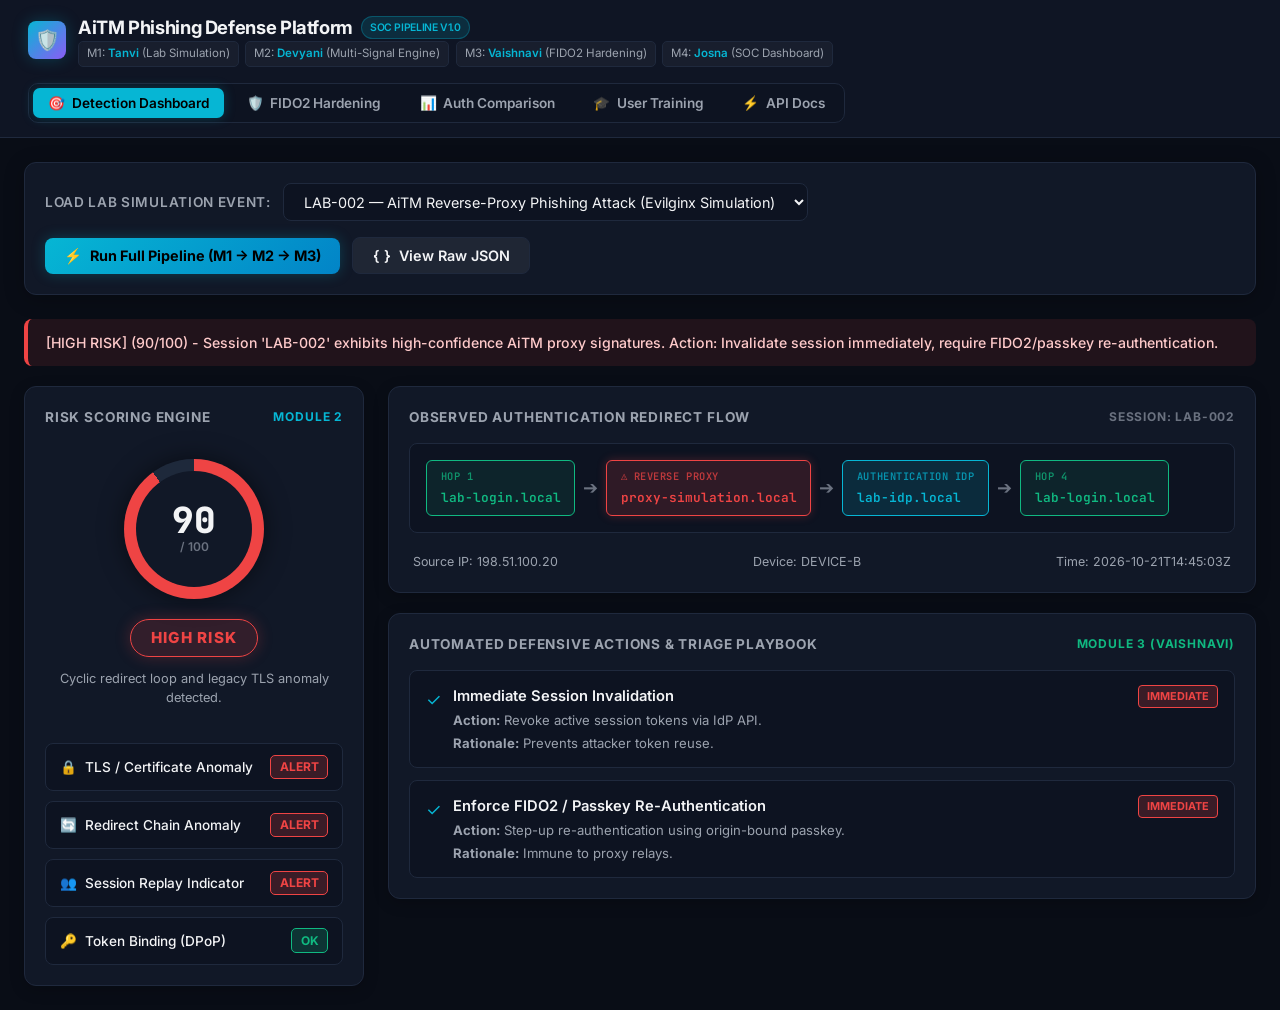
==== module3_hardening/static/dashboard.html @ e8db25dc "Add interactive SOC Detection Dashboard and User Training Web UI served via FastAPI" ====
<!DOCTYPE html>
<html lang="en">
<head>
  <meta charset="UTF-8">
  <meta name="viewport" content="width=device-width, initial-scale=1.0">
  <title>AiTM Phishing Defense Platform - SOC Dashboard & Training</title>
  <link rel="preconnect" href="https://fonts.googleapis.com">
  <link rel="preconnect" href="https://fonts.gstatic.com" crossorigin>
  <link href="https://fonts.googleapis.com/css2?family=Inter:wght@300;400;500;600;700;800&family=JetBrains+Mono:wght@400;500;700&display=swap" rel="stylesheet">
  <style>
    :root {
      --bg-dark: #090D16;
      --bg-card: #111827;
      --bg-card-hover: #1A2234;
      --bg-input: #0D1321;
      --border-color: #1F293D;
      --border-highlight: #2D3A54;
      --text-main: #F3F4F6;
      --text-muted: #9CA3AF;
      --text-dim: #6B7280;
      --cyan: #06B6D4;
      --cyan-glow: rgba(6, 182, 212, 0.25);
      --emerald: #10B981;
      --emerald-glow: rgba(16, 185, 129, 0.25);
      --amber: #F59E0B;
      --amber-glow: rgba(245, 158, 11, 0.25);
      --crimson: #EF4444;
      --crimson-glow: rgba(239, 68, 68, 0.25);
      --purple: #8B5CF6;
    }

    * {
      box-sizing: border-box;
      margin: 0;
      padding: 0;
    }

    body {
      background-color: var(--bg-dark);
      color: var(--text-main);
      font-family: 'Inter', -apple-system, BlinkMacSystemFont, sans-serif;
      line-height: 1.5;
      min-height: 100vh;
      display: flex;
      flex-direction: column;
    }

    /* Top Navigation Bar */
    header {
      background: rgba(17, 24, 39, 0.85);
      backdrop-filter: blur(12px);
      border-bottom: 1px solid var(--border-color);
      position: sticky;
      top: 0;
      z-index: 50;
      padding: 0.85rem 1.75rem;
    }

    .header-container {
      max-width: 1400px;
      margin: 0 auto;
      display: flex;
      justify-content: space-between;
      align-items: center;
      flex-wrap: wrap;
      gap: 1rem;
    }

    .brand {
      display: flex;
      align-items: center;
      gap: 0.75rem;
    }

    .brand-icon {
      width: 38px;
      height: 38px;
      background: linear-gradient(135deg, var(--cyan), var(--purple));
      border-radius: 8px;
      display: flex;
      align-items: center;
      justify-content: center;
      font-weight: 800;
      font-size: 1.25rem;
      box-shadow: 0 0 16px var(--cyan-glow);
    }

    .brand-title {
      font-size: 1.15rem;
      font-weight: 700;
      letter-spacing: -0.02em;
      display: flex;
      align-items: center;
      gap: 0.5rem;
    }

    .brand-badge {
      font-size: 0.65rem;
      font-weight: 600;
      text-transform: uppercase;
      padding: 0.15rem 0.5rem;
      border-radius: 9999px;
      background: rgba(6, 182, 212, 0.15);
      color: var(--cyan);
      border: 1px solid rgba(6, 182, 212, 0.3);
    }

    .nav-tabs {
      display: flex;
      gap: 0.5rem;
      background: var(--bg-input);
      padding: 0.25rem;
      border-radius: 10px;
      border: 1px solid var(--border-color);
    }

    .nav-tab {
      background: transparent;
      color: var(--text-muted);
      border: none;
      padding: 0.45rem 0.95rem;
      border-radius: 7px;
      font-size: 0.85rem;
      font-weight: 600;
      cursor: pointer;
      transition: all 0.2s ease;
      display: flex;
      align-items: center;
      gap: 0.4rem;
    }

    .nav-tab:hover {
      color: var(--text-main);
      background: rgba(255, 255, 255, 0.05);
    }

    .nav-tab.active {
      background: var(--cyan);
      color: #000;
      box-shadow: 0 0 12px var(--cyan-glow);
    }

    .team-badge-group {
      display: flex;
      gap: 0.4rem;
      font-size: 0.72rem;
    }

    .team-tag {
      background: rgba(255, 255, 255, 0.04);
      border: 1px solid var(--border-color);
      padding: 0.2rem 0.5rem;
      border-radius: 5px;
      color: var(--text-muted);
    }

    .team-tag span {
      color: var(--cyan);
      font-weight: 600;
    }

    /* Main Container */
    main {
      max-width: 1400px;
      margin: 1.5rem auto;
      padding: 0 1.5rem;
      flex: 1;
      width: 100%;
    }

    /* Event Selector Bar */
    .control-panel {
      background: var(--bg-card);
      border: 1px solid var(--border-color);
      border-radius: 12px;
      padding: 1.25rem;
      margin-bottom: 1.5rem;
      display: flex;
      align-items: center;
      justify-content: space-between;
      flex-wrap: wrap;
      gap: 1rem;
      box-shadow: 0 4px 20px rgba(0, 0, 0, 0.25);
    }

    .control-group {
      display: flex;
      align-items: center;
      gap: 0.75rem;
      flex-wrap: wrap;
    }

    .control-label {
      font-size: 0.85rem;
      font-weight: 600;
      color: var(--text-muted);
      text-transform: uppercase;
      letter-spacing: 0.05em;
    }

    select, button, input {
      font-family: inherit;
    }

    select {
      background: var(--bg-input);
      color: var(--text-main);
      border: 1px solid var(--border-color);
      padding: 0.55rem 1rem;
      border-radius: 8px;
      font-size: 0.9rem;
      outline: none;
      cursor: pointer;
      min-width: 320px;
      transition: border 0.2s ease;
    }

    select:focus {
      border-color: var(--cyan);
      box-shadow: 0 0 10px var(--cyan-glow);
    }

    .btn {
      padding: 0.55rem 1.2rem;
      border-radius: 8px;
      font-size: 0.9rem;
      font-weight: 600;
      border: none;
      cursor: pointer;
      transition: all 0.2s ease;
      display: inline-flex;
      align-items: center;
      gap: 0.5rem;
    }

    .btn-primary {
      background: linear-gradient(135deg, var(--cyan), #0284C7);
      color: #000;
      font-weight: 700;
      box-shadow: 0 0 14px var(--cyan-glow);
    }

    .btn-primary:hover {
      filter: brightness(1.15);
      transform: translateY(-1px);
    }

    .btn-secondary {
      background: rgba(255, 255, 255, 0.06);
      color: var(--text-main);
      border: 1px solid var(--border-color);
    }

    .btn-secondary:hover {
      background: rgba(255, 255, 255, 0.1);
      border-color: var(--border-highlight);
    }

    /* Grid Layouts */
    .grid-dashboard {
      display: grid;
      grid-template-columns: 340px 1fr;
      gap: 1.5rem;
    }

    @media (max-width: 980px) {
      .grid-dashboard {
        grid-template-columns: 1fr;
      }
    }

    .card {
      background: var(--bg-card);
      border: 1px solid var(--border-color);
      border-radius: 12px;
      padding: 1.25rem;
      box-shadow: 0 4px 15px rgba(0, 0, 0, 0.2);
    }

    .card-title {
      font-size: 0.85rem;
      font-weight: 700;
      text-transform: uppercase;
      letter-spacing: 0.06em;
      color: var(--text-muted);
      margin-bottom: 1rem;
      display: flex;
      align-items: center;
      justify-content: space-between;
    }

    /* Risk Score Gauge Panel */
    .gauge-wrapper {
      display: flex;
      flex-direction: column;
      align-items: center;
      padding: 1rem 0;
      text-align: center;
    }

    .score-circle {
      width: 140px;
      height: 140px;
      border-radius: 50%;
      display: flex;
      flex-direction: column;
      align-items: center;
      justify-content: center;
      position: relative;
      background: conic-gradient(var(--crimson) calc(var(--score-pct, 0) * 1%), #1E293B 0);
      margin-bottom: 1rem;
      box-shadow: 0 0 25px rgba(0, 0, 0, 0.5);
    }

    .score-circle::before {
      content: '';
      position: absolute;
      width: 116px;
      height: 116px;
      background: var(--bg-card);
      border-radius: 50%;
    }

    .score-value {
      position: relative;
      font-size: 2.25rem;
      font-weight: 800;
      font-family: 'JetBrains Mono', monospace;
      line-height: 1;
    }

    .score-max {
      position: relative;
      font-size: 0.75rem;
      color: var(--text-dim);
      font-weight: 600;
    }

    .risk-badge {
      font-size: 0.95rem;
      font-weight: 800;
      letter-spacing: 0.08em;
      text-transform: uppercase;
      padding: 0.4rem 1.25rem;
      border-radius: 9999px;
      display: inline-block;
      margin-top: 0.25rem;
    }

    .risk-high {
      background: rgba(239, 68, 68, 0.15);
      color: var(--crimson);
      border: 1px solid var(--crimson);
      box-shadow: 0 0 15px var(--crimson-glow);
    }

    .risk-medium {
      background: rgba(245, 158, 11, 0.15);
      color: var(--amber);
      border: 1px solid var(--amber);
      box-shadow: 0 0 15px var(--amber-glow);
    }

    .risk-low {
      background: rgba(16, 185, 129, 0.15);
      color: var(--emerald);
      border: 1px solid var(--emerald);
      box-shadow: 0 0 15px var(--emerald-glow);
    }

    /* Signal Indicators */
    .signals-container {
      display: flex;
      flex-direction: column;
      gap: 0.65rem;
      margin-top: 1.25rem;
      width: 100%;
    }

    .signal-item {
      display: flex;
      align-items: center;
      justify-content: space-between;
      padding: 0.65rem 0.85rem;
      background: var(--bg-input);
      border-radius: 8px;
      border: 1px solid var(--border-color);
      font-size: 0.85rem;
    }

    .signal-name {
      display: flex;
      align-items: center;
      gap: 0.5rem;
      font-weight: 500;
    }

    .signal-status {
      font-weight: 700;
      font-size: 0.75rem;
      padding: 0.15rem 0.55rem;
      border-radius: 5px;
    }

    .status-alert {
      background: rgba(239, 68, 68, 0.2);
      color: var(--crimson);
      border: 1px solid var(--crimson);
    }

    .status-clean {
      background: rgba(16, 185, 129, 0.2);
      color: var(--emerald);
      border: 1px solid var(--emerald);
    }

    /* Flow Breadcrumb Diagram */
    .hop-chain-container {
      display: flex;
      align-items: center;
      gap: 0.5rem;
      padding: 1rem;
      background: var(--bg-input);
      border-radius: 8px;
      border: 1px solid var(--border-color);
      overflow-x: auto;
      margin-bottom: 1.25rem;
    }

    .hop-node {
      padding: 0.5rem 0.85rem;
      border-radius: 6px;
      font-family: 'JetBrains Mono', monospace;
      font-size: 0.8rem;
      font-weight: 600;
      white-space: nowrap;
      display: flex;
      flex-direction: column;
      gap: 0.2rem;
    }

    .hop-node .node-type {
      font-size: 0.65rem;
      text-transform: uppercase;
      letter-spacing: 0.05em;
      opacity: 0.75;
    }

    .hop-normal {
      background: rgba(16, 185, 129, 0.1);
      border: 1px solid var(--emerald);
      color: var(--emerald);
    }

    .hop-proxy {
      background: rgba(239, 68, 68, 0.15);
      border: 1px solid var(--crimson);
      color: var(--crimson);
      box-shadow: 0 0 10px var(--crimson-glow);
    }

    .hop-idp {
      background: rgba(6, 182, 212, 0.15);
      border: 1px solid var(--cyan);
      color: var(--cyan);
    }

    .hop-arrow {
      color: var(--text-dim);
      font-size: 1.1rem;
    }

    /* Banner */
    .status-banner {
      padding: 0.85rem 1.15rem;
      border-radius: 8px;
      font-size: 0.88rem;
      margin-bottom: 1.25rem;
      line-height: 1.4;
      font-weight: 500;
      border-left: 4px solid transparent;
    }

    .banner-high {
      background: rgba(239, 68, 68, 0.1);
      border-left-color: var(--crimson);
      color: #FECACA;
    }

    .banner-medium {
      background: rgba(245, 158, 11, 0.1);
      border-left-color: var(--amber);
      color: #FDE68A;
    }

    .banner-low {
      background: rgba(16, 185, 129, 0.1);
      border-left-color: var(--emerald);
      color: #A7F3D0;
    }

    /* Recommendations List */
    .rec-list {
      display: flex;
      flex-direction: column;
      gap: 0.75rem;
    }

    .rec-item {
      background: var(--bg-input);
      border: 1px solid var(--border-color);
      border-radius: 8px;
      padding: 0.85rem 1rem;
      display: flex;
      align-items: flex-start;
      gap: 0.75rem;
      transition: border 0.2s;
    }

    .rec-item:hover {
      border-color: var(--cyan);
    }

    .rec-check {
      margin-top: 0.15rem;
      color: var(--cyan);
      font-size: 1.1rem;
    }

    .rec-title {
      font-size: 0.92rem;
      font-weight: 600;
      margin-bottom: 0.25rem;
    }

    .rec-desc {
      font-size: 0.82rem;
      color: var(--text-muted);
    }

    .rec-badge {
      font-size: 0.68rem;
      font-weight: 700;
      padding: 0.15rem 0.5rem;
      border-radius: 4px;
      text-transform: uppercase;
      margin-left: auto;
      white-space: nowrap;
    }

    .badge-immediate {
      background: rgba(239, 68, 68, 0.2);
      color: var(--crimson);
      border: 1px solid var(--crimson);
    }

    .badge-hour {
      background: rgba(245, 158, 11, 0.2);
      color: var(--amber);
      border: 1px solid var(--amber);
    }

    .badge-routine {
      background: rgba(16, 185, 129, 0.2);
      color: var(--emerald);
      border: 1px solid var(--emerald);
    }

    /* Tables */
    .table-container {
      overflow-x: auto;
      margin-top: 1rem;
    }

    table {
      width: 100%;
      border-collapse: collapse;
      font-size: 0.85rem;
    }

    th {
      background: var(--bg-input);
      color: var(--text-muted);
      text-align: left;
      padding: 0.75rem 1rem;
      font-weight: 600;
      text-transform: uppercase;
      font-size: 0.75rem;
      letter-spacing: 0.05em;
      border-bottom: 1px solid var(--border-color);
    }

    td {
      padding: 0.85rem 1rem;
      border-bottom: 1px solid var(--border-color);
      color: var(--text-main);
    }

    tr:hover td {
      background: rgba(255, 255, 255, 0.02);
    }

    /* Training Cards */
    .training-grid {
      display: grid;
      grid-template-columns: repeat(auto-fit, minmax(320px, 1fr));
      gap: 1.25rem;
      margin-top: 1rem;
    }

    .training-card {
      background: var(--bg-card);
      border: 1px solid var(--border-color);
      border-radius: 12px;
      padding: 1.25rem;
      display: flex;
      flex-direction: column;
      gap: 0.75rem;
      transition: transform 0.2s, border-color 0.2s;
    }

    .training-card:hover {
      transform: translateY(-2px);
      border-color: var(--cyan);
    }

    .training-header {
      display: flex;
      align-items: center;
      gap: 0.65rem;
    }

    .training-icon {
      font-size: 1.5rem;
    }

    .training-title {
      font-size: 1rem;
      font-weight: 700;
    }

    .training-body {
      font-size: 0.85rem;
      color: var(--text-muted);
      line-height: 1.55;
    }

    /* Interactive Quiz */
    .quiz-container {
      background: var(--bg-card);
      border: 1px solid var(--border-color);
      border-radius: 12px;
      padding: 1.5rem;
      margin-top: 1.5rem;
    }

    .quiz-question {
      font-weight: 700;
      font-size: 1rem;
      margin-bottom: 1rem;
    }

    .quiz-options {
      display: flex;
      flex-direction: column;
      gap: 0.5rem;
    }

    .quiz-option {
      background: var(--bg-input);
      border: 1px solid var(--border-color);
      padding: 0.75rem 1rem;
      border-radius: 8px;
      cursor: pointer;
      font-size: 0.88rem;
      transition: all 0.2s;
    }

    .quiz-option:hover {
      background: rgba(6, 182, 212, 0.1);
      border-color: var(--cyan);
    }

    .quiz-option.correct {
      background: rgba(16, 185, 129, 0.2) !important;
      border-color: var(--emerald) !important;
      color: var(--emerald);
      font-weight: 600;
    }

    .quiz-option.wrong {
      background: rgba(239, 68, 68, 0.2) !important;
      border-color: var(--crimson) !important;
      color: var(--crimson);
    }

    .quiz-feedback {
      margin-top: 0.75rem;
      font-size: 0.85rem;
      font-weight: 600;
      display: none;
    }

    /* Raw JSON modal / viewer */
    pre {
      background: var(--bg-input);
      border: 1px solid var(--border-color);
      border-radius: 8px;
      padding: 1rem;
      font-family: 'JetBrains Mono', monospace;
      font-size: 0.8rem;
      overflow-x: auto;
      max-height: 380px;
      color: #A5B4FC;
    }

    /* Tab content view switching */
    .tab-content {
      display: none;
    }

    .tab-content.active {
      display: block;
    }
  </style>
</head>
<body>

  <!-- Top Header Navigation -->
  <header>
    <div class="header-container">
      <div class="brand">
        <div class="brand-icon">🛡️</div>
        <div>
          <div class="brand-title">
            AiTM Phishing Defense Platform
            <span class="brand-badge">SOC Pipeline v1.0</span>
          </div>
          <div class="team-badge-group">
            <span class="team-tag">M1: <span>Tanvi</span> (Lab Simulation)</span>
            <span class="team-tag">M2: <span>Devyani</span> (Multi-Signal Engine)</span>
            <span class="team-tag">M3: <span>Vaishnavi</span> (FIDO2 Hardening)</span>
            <span class="team-tag">M4: <span>Josna</span> (SOC Dashboard)</span>
          </div>
        </div>
      </div>

      <nav class="nav-tabs">
        <button class="nav-tab active" onclick="switchTab('dashboard')">
          <span>🎯</span> Detection Dashboard
        </button>
        <button class="nav-tab" onclick="switchTab('hardening')">
          <span>🛡️</span> FIDO2 Hardening
        </button>
        <button class="nav-tab" onclick="switchTab('methods')">
          <span>📊</span> Auth Comparison
        </button>
        <button class="nav-tab" onclick="switchTab('training')">
          <span>🎓</span> User Training
        </button>
        <button class="nav-tab" onclick="switchTab('api')">
          <span>⚡</span> API Docs
        </button>
      </nav>
    </div>
  </header>

  <main>

    <!-- Global Control Bar -->
    <div class="control-panel">
      <div class="control-group">
        <span class="control-label">Load Lab Simulation Event:</span>
        <select id="eventSelect" onchange="onEventSelectChange()">
          <option value="LAB-001">LAB-001 — Benign SSO Authentication (Direct)</option>
          <option value="LAB-002" selected>LAB-002 — AiTM Reverse-Proxy Phishing Attack (Evilginx Simulation)</option>
          <option value="CUSTOM">Custom Telemetry Event (Live Input)</option>
        </select>
      </div>

      <div class="control-group">
        <button class="btn btn-primary" onclick="runAnalysis()">
          <span>⚡</span> Run Full Pipeline (M1 &rarr; M2 &rarr; M3)
        </button>
        <button class="btn btn-secondary" onclick="toggleRawJson()">
          <span>{ }</span> View Raw JSON
        </button>
      </div>
    </div>

    <!-- Raw JSON Viewer (Hidden by default) -->
    <div id="rawJsonContainer" class="card" style="display: none; margin-bottom: 1.5rem;">
      <div class="card-title">
        <span>Raw Event Telemetry & API Payload</span>
        <button class="btn btn-secondary" style="padding: 0.2rem 0.6rem; font-size: 0.75rem;" onclick="toggleRawJson()">Close</button>
      </div>
      <pre id="rawJsonCode">Loading...</pre>
    </div>

    <!-- TAB 1: SOC Detection Dashboard -->
    <section id="tab-dashboard" class="tab-content active">
      <div id="statusBanner" class="status-banner banner-high">
        Loading evaluation...
      </div>

      <div class="grid-dashboard">
        <!-- Left: Risk Gauge & Signals -->
        <div class="card">
          <div class="card-title">
            <span>Risk Scoring Engine</span>
            <span style="font-size: 0.75rem; color: var(--cyan);">Module 2</span>
          </div>

          <div class="gauge-wrapper">
            <div id="scoreCircle" class="score-circle" style="--score-pct: 90;">
              <span id="scoreText" class="score-value">90</span>
              <span class="score-max">/ 100</span>
            </div>
            <div id="riskLevelBadge" class="risk-badge risk-high">HIGH RISK</div>
            <p id="scoreExplanation" style="font-size: 0.8rem; color: var(--text-muted); margin-top: 0.75rem;">
              Evaluating multi-signal telemetry...
            </p>
          </div>

          <div class="signals-container">
            <div class="signal-item">
              <span class="signal-name"><span>🔒</span> TLS / Certificate Anomaly</span>
              <span id="sigTLS" class="signal-status status-alert">ALERT</span>
            </div>
            <div class="signal-item">
              <span class="signal-name"><span>🔄</span> Redirect Chain Anomaly</span>
              <span id="sigRedirect" class="signal-status status-alert">ALERT</span>
            </div>
            <div class="signal-item">
              <span class="signal-name"><span>👥</span> Session Replay Indicator</span>
              <span id="sigReplay" class="signal-status status-clean">CLEAN</span>
            </div>
            <div class="signal-item">
              <span class="signal-name"><span>🔑</span> Token Binding (DPoP)</span>
              <span id="sigTokenBinding" class="signal-status status-clean">OK</span>
            </div>
          </div>
        </div>

        <!-- Right: Flow & Recommendations -->
        <div style="display: flex; flex-direction: column; gap: 1.25rem;">
          <!-- Traversal Graph -->
          <div class="card">
            <div class="card-title">
              <span>Observed Authentication Redirect Flow</span>
              <span id="sessionMeta" style="font-size: 0.75rem; color: var(--text-dim);">Session: LAB-002</span>
            </div>
            <div id="hopChainContainer" class="hop-chain-container">
              <!-- Dynamically populated -->
            </div>
            <div style="display: flex; justify-content: space-between; font-size: 0.78rem; color: var(--text-muted); padding: 0 0.25rem;">
              <span id="metaSourceIp">Source IP: 198.51.100.20</span>
              <span id="metaDevice">Device ID: DEVICE-B</span>
              <span id="metaTimestamp">Time: 2026-10-21T14:45:03Z</span>
            </div>
          </div>

          <!-- Hardening Actions (Module 3 Output) -->
          <div class="card">
            <div class="card-title">
              <span>Automated Defensive Actions & Triage Playbook</span>
              <span style="font-size: 0.75rem; color: var(--emerald);">Module 3 (Vaishnavi)</span>
            </div>

            <div id="recContainer" class="rec-list">
              <!-- Populated by JavaScript -->
            </div>
          </div>
        </div>
      </div>
    </section>

    <!-- TAB 2: FIDO2 Hardening & Checklist -->
    <section id="tab-hardening" class="tab-content">
      <div class="card" style="margin-bottom: 1.5rem;">
        <div class="card-title">
          <span>CISA & NIST SP 800-63B Hardening Checklist</span>
          <span style="font-size: 0.75rem; color: var(--cyan);">Phishing-Resistant MFA Standard</span>
        </div>
        <p style="font-size: 0.85rem; color: var(--text-muted); margin-bottom: 1rem;">
          This checklist provides machine-readable requirements to eliminate AiTM credential theft at the infrastructure and identity provider layer.
        </p>

        <div id="checklistItems" style="display: flex; flex-direction: column; gap: 0.75rem;">
          <!-- Populated by JS -->
        </div>
      </div>
    </section>

    <!-- TAB 3: Authentication Factor Comparison -->
    <section id="tab-methods" class="tab-content">
      <div class="card">
        <div class="card-title">
          <span>Authentication Mechanism Comparison Matrix</span>
          <span style="font-size: 0.75rem; color: var(--purple);">AiTM Resistance Analysis</span>
        </div>
        <p style="font-size: 0.85rem; color: var(--text-muted);">
          Detailed breakdown of why shared secrets and legacy MFA fail against reverse proxies, and why FIDO2 / WebAuthn provides mathematical immunity.
        </p>

        <div class="table-container">
          <table>
            <thead>
              <tr>
                <th>Authentication Factor</th>
                <th>NIST AAL Level</th>
                <th>AiTM Resistance</th>
                <th>Origin Bound?</th>
                <th>Why It Resists or Fails</th>
              </tr>
            </thead>
            <tbody id="authTableBody">
              <!-- Populated by JS -->
            </tbody>
          </table>
        </div>
      </div>
    </section>

    <!-- TAB 4: User Training & Phishing Awareness -->
    <section id="tab-training" class="tab-content">
      <div class="card">
        <div class="card-title">
          <span>AiTM Phishing Security Training & Awareness Module</span>
          <span style="font-size: 0.75rem; color: var(--cyan);">Module 4 (Josna)</span>
        </div>
        <p style="font-size: 0.85rem; color: var(--text-muted);">
          Essential awareness concepts designed for employees and security analysts to understand and defend against proxy phishing campaigns.
        </p>

        <div class="training-grid">
          <div class="training-card">
            <div class="training-header">
              <span class="training-icon">🎣</span>
              <span class="training-title">1. What is AiTM Phishing?</span>
            </div>
            <div class="training-body">
              Traditional phishing steals passwords via fake static forms. <strong>Adversary-in-the-Middle (AiTM)</strong> inserts a transparent reverse proxy between you and the genuine login page (e.g., Microsoft or Google). It relays your login requests live, so even genuine MFA prompts work—allowing the attacker to intercept your final authenticated session cookie!
            </div>
          </div>

          <div class="training-card">
            <div class="training-header">
              <span class="training-icon">🔄</span>
              <span class="training-title">2. Why MFA Can Be Bypassed</span>
            </div>
            <div class="training-body">
              SMS codes, email OTPs, and mobile authenticator push notifications authenticate you to whatever server your browser is visiting. Because your browser is talking to the proxy, you hand the one-time code to the attacker, who relays it immediately before it expires.
            </div>
          </div>

          <div class="training-card">
            <div class="training-header">
              <span class="training-icon">🔑</span>
              <span class="training-title">3. Why Passkeys & FIDO2 Stop It</span>
            </div>
            <div class="training-body">
              Passkeys and FIDO2 hardware keys (YubiKeys) use <strong>Origin Binding</strong>. Your browser kernel cryptographically verifies the exact URL in the address bar. If you are on <code>evil-proxy.com</code>, your browser refuses to send credentials meant for <code>login.microsoft.com</code>. The proxy gets nothing!
            </div>
          </div>

          <div class="training-card">
            <div class="training-header">
              <span class="training-icon">⚠️</span>
              <span class="training-title">4. Warning Signs to Look For</span>
            </div>
            <div class="training-body">
              • Look at the address bar: Typosquatted domains (e.g. <code>login-micros0ft.com</code>).<br>
              • Unusually slow page loads or weird URL hopping.<br>
              • Browser security certificate warnings or unknown certificate authorities.<br>
              • Sudden re-prompts for MFA after logging in.
            </div>
          </div>

          <div class="training-card">
            <div class="training-header">
              <span class="training-icon">🚨</span>
              <span class="training-title">5. What To Do If Compromised</span>
            </div>
            <div class="training-body">
              1. Immediately go to your genuine account portal and choose <strong>"Sign out everywhere"</strong>.<br>
              2. Revoke active app sessions and OAuth tokens.<br>
              3. Notify your internal Security Operations Center (SOC).<br>
              4. Enroll a FIDO2 hardware security key or platform passkey.
            </div>
          </div>

          <div class="training-card">
            <div class="training-header">
              <span class="training-icon">🛡️</span>
              <span class="training-title">6. Token Binding (DPoP)</span>
            </div>
            <div class="training-body">
              Even if an attacker steals an access token via a proxy, <strong>OAuth 2.0 DPoP (RFC 9449)</strong> binds the token to your computer's private cryptographic key. When the attacker tries to replay the stolen token from their computer, the server blocks them!
            </div>
          </div>
        </div>

        <!-- Interactive Training Quiz -->
        <div class="quiz-container">
          <div class="quiz-question">
            🎯 Knowledge Check: Why does an SMS or TOTP Authenticator code fail to protect against an AiTM reverse-proxy attack?
          </div>
          <div class="quiz-options">
            <div class="quiz-option" onclick="checkQuiz(this, false)">
              A) The attacker cracks the 6-digit code mathematically using a supercomputer.
            </div>
            <div class="quiz-option" onclick="checkQuiz(this, true)">
              B) The proxy relays the 6-digit code to the real service in real time, capturing the resulting session cookie.
            </div>
            <div class="quiz-option" onclick="checkQuiz(this, false)">
              C) SMS codes expire too quickly for the user to type them.
            </div>
          </div>
          <div id="quizFeedback" class="quiz-feedback"></div>
        </div>
      </div>
    </section>

    <!-- TAB 5: REST API Explorer -->
    <section id="tab-api" class="tab-content">
      <div class="card">
        <div class="card-title">
          <span>REST API Endpoints & Developer Integration</span>
          <span style="font-size: 0.75rem; color: var(--emerald);">FastAPI / Uvicorn</span>
        </div>
        <p style="font-size: 0.85rem; color: var(--text-muted); margin-bottom: 1.25rem;">
          Module 3 exposes clean, JSON REST APIs with CORS enabled. Module 4 (React + Vite) or SIEM pipelines can consume these endpoints directly:
        </p>

        <div style="display: flex; flex-direction: column; gap: 0.75rem;">
          <div class="rec-item">
            <span style="font-weight: 700; color: var(--cyan); font-family: monospace;">POST /api/defense/recommendations</span>
            <div style="flex: 1; margin-left: 1rem;">
              <div class="rec-desc">Evaluates Module 2 detection JSON and returns complete HardeningPlan.</div>
            </div>
          </div>
          <div class="rec-item">
            <span style="font-weight: 700; color: var(--emerald); font-family: monospace;">GET /api/defense/checklist</span>
            <div style="flex: 1; margin-left: 1rem;">
              <div class="rec-desc">Returns the machine-readable CISA/NIST hardening checklist in JSON.</div>
            </div>
          </div>
          <div class="rec-item">
            <span style="font-weight: 700; color: var(--purple); font-family: monospace;">GET /api/defense/auth-methods</span>
            <div style="flex: 1; margin-left: 1rem;">
              <div class="rec-desc">Returns comparative analysis across all 11 authentication factors.</div>
            </div>
          </div>
          <div class="rec-item">
            <span style="font-weight: 700; color: var(--amber); font-family: monospace;">GET /docs</span>
            <div style="flex: 1; margin-left: 1rem;">
              <div class="rec-desc">Interactive Swagger UI OpenAPI documentation.</div>
            </div>
            <a href="/docs" target="_blank" class="btn btn-secondary" style="font-size: 0.75rem; padding: 0.3rem 0.7rem;">Open Swagger UI</a>
          </div>
        </div>
      </div>
    </section>

  </main>

  <script>
    // Cached synthetic events from Module 1
    const SAMPLE_EVENTS = {
      "LAB-001": {
        "session_id": "LAB-001",
        "timestamp": "2026-10-21T14:45:03Z",
        "auth_result": "success",
        "redirect_count": 1,
        "redirect_chain": ["lab-idp.local"],
        "tls_anomaly": false,
        "replay_indicator": false,
        "source_ip": "192.0.2.10",
        "device_id": "DEVICE-A",
        "scenario": "normal"
      },
      "LAB-002": {
        "session_id": "LAB-002",
        "timestamp": "2026-10-21T14:45:03Z",
        "auth_result": "success",
        "redirect_count": 4,
        "redirect_chain": [
          "lab-login.local",
          "proxy-simulation.local",
          "lab-idp.local",
          "lab-login.local"
        ],
        "tls_anomaly": true,
        "replay_indicator": true,
        "source_ip": "198.51.100.20",
        "device_id": "DEVICE-B",
        "scenario": "suspicious_simulation"
      }
    };

    let currentEvent = SAMPLE_EVENTS["LAB-002"];
    let lastPlan = null;

    function switchTab(tabId) {
      document.querySelectorAll('.nav-tab').forEach(t => t.classList.remove('active'));
      document.querySelectorAll('.tab-content').forEach(c => c.classList.remove('active'));

      event.currentTarget.classList.add('active');
      document.getElementById(`tab-${tabId}`).classList.add('active');

      if (tabId === 'hardening' && !document.getElementById('checklistItems').hasChildNodes()) {
        loadChecklist();
      }
      if (tabId === 'methods' && !document.getElementById('authTableBody').hasChildNodes()) {
        loadAuthMethods();
      }
    }

    function onEventSelectChange() {
      const select = document.getElementById('eventSelect');
      if (select.value === 'CUSTOM') {
        const jsonStr = prompt('Paste custom authentication event JSON:', JSON.stringify(SAMPLE_EVENTS["LAB-002"], null, 2));
        if (jsonStr) {
          try {
            currentEvent = JSON.parse(jsonStr);
          } catch(e) {
            alert('Invalid JSON: ' + e.message);
            select.value = 'LAB-002';
            currentEvent = SAMPLE_EVENTS["LAB-002"];
          }
        }
      } else {
        currentEvent = SAMPLE_EVENTS[select.value];
      }
      runAnalysis();
    }

    async function runAnalysis() {
      try {
        // Post event to evaluate endpoint
        const response = await fetch('/api/pipeline/evaluate', {
          method: 'POST',
          headers: { 'Content-Type': 'application/json' },
          body: JSON.stringify(currentEvent)
        });

        if (!response.ok) {
          throw new Error('Pipeline evaluation failed');
        }

        const data = await response.json();
        lastPlan = data;
        renderDashboard(data);
      } catch (err) {
        console.warn('API fetch failed, using client-side calculation fallback:', err);
        // Fallback for standalone preview
        renderFallback(currentEvent);
      }
    }

    function renderDashboard(data) {
      const plan = data.plan;
      const detection = data.detection;

      // 1. Banner
      const banner = document.getElementById('statusBanner');
      banner.innerText = plan.summary_banner;
      banner.className = 'status-banner ' + (
        plan.input_risk_level === 'HIGH' ? 'banner-high' :
        plan.input_risk_level === 'MEDIUM' ? 'banner-medium' : 'banner-low'
      );

      // 2. Score Gauge
      const scoreCircle = document.getElementById('scoreCircle');
      scoreCircle.style.setProperty('--score-pct', plan.risk_score_percent);
      scoreCircle.style.background = `conic-gradient(${
        plan.input_risk_level === 'HIGH' ? 'var(--crimson)' :
        plan.input_risk_level === 'MEDIUM' ? 'var(--amber)' : 'var(--emerald)'
      } calc(${plan.risk_score_percent} * 1%), #1E293B 0)`;

      document.getElementById('scoreText').innerText = plan.risk_score_percent;
      const badge = document.getElementById('riskLevelBadge');
      badge.innerText = `${plan.input_risk_level} RISK`;
      badge.className = `risk-badge ${
        plan.input_risk_level === 'HIGH' ? 'risk-high' :
        plan.input_risk_level === 'MEDIUM' ? 'risk-medium' : 'risk-low'
      }`;

      document.getElementById('scoreExplanation').innerText = detection.composite_explanation || 'No anomalies detected.';

      // 3. Signals
      updateSignal('sigTLS', detection.tls_analysis?.is_anomaly || currentEvent.tls_anomaly);
      const isRedir = (detection.base_detection?.triggered_rules || []).some(r => r.includes('REDIRECT') || r.includes('CYCLE'));
      updateSignal('sigRedirect', isRedir);
      const isReplay = (detection.session_correlation?.indicators || []).length > 0;
      updateSignal('sigReplay', isReplay);

      // 4. Hop Chain
      renderHopChain(currentEvent.redirect_chain);

      // 5. Metadata
      document.getElementById('sessionMeta').innerText = `Session: ${currentEvent.session_id}`;
      document.getElementById('metaSourceIp').innerText = `Source IP: ${currentEvent.source_ip || 'N/A'}`;
      document.getElementById('metaDevice').innerText = `Device: ${currentEvent.device_id || 'N/A'}`;
      document.getElementById('metaTimestamp').innerText = `Time: ${currentEvent.timestamp || new Date().toISOString()}`;

      // 6. Recommendations List
      const recContainer = document.getElementById('recContainer');
      recContainer.innerHTML = '';

      plan.detailed_actions.forEach(action => {
        const item = document.createElement('div');
        item.className = 'rec-item';
        const badgeClass = action.urgency === 'IMMEDIATE' ? 'badge-immediate' :
                           action.urgency === 'WITHIN_1_HOUR' ? 'badge-hour' : 'badge-routine';

        item.innerHTML = `
          <div class="rec-check">✓</div>
          <div style="flex: 1;">
            <div class="rec-title">${action.title}</div>
            <div class="rec-desc"><strong>Action:</strong> ${action.action}</div>
            <div class="rec-desc" style="margin-top: 0.2rem;"><strong>Rationale:</strong> ${action.rationale}</div>
          </div>
          <span class="rec-badge ${badgeClass}">${action.urgency}</span>
        `;
        recContainer.appendChild(item);
      });

      // Update raw JSON
      document.getElementById('rawJsonCode').innerText = JSON.stringify(data, null, 2);
    }

    function renderHopChain(chain) {
      const container = document.getElementById('hopChainContainer');
      container.innerHTML = '';

      if (!chain || chain.length === 0) {
        container.innerHTML = '<span style="color: var(--text-dim);">Direct connection (no intermediate hops)</span>';
        return;
      }

      chain.forEach((host, idx) => {
        const node = document.createElement('div');
        const isProxy = host.includes('proxy') || host.includes('phish') || host.includes('evil');
        const isIdp = host.includes('idp') || host.includes('login.microsoft') || host.includes('accounts');

        node.className = `hop-node ${isProxy ? 'hop-proxy' : isIdp ? 'hop-idp' : 'hop-normal'}`;
        node.innerHTML = `
          <span class="node-type">${isProxy ? '⚠️ REVERSE PROXY' : isIdp ? 'AUTHENTICATION IDP' : 'HOP ' + (idx + 1)}</span>
          <span>${host}</span>
        `;
        container.appendChild(node);

        if (idx < chain.length - 1) {
          const arrow = document.createElement('span');
          arrow.className = 'hop-arrow';
          arrow.innerHTML = '➔';
          container.appendChild(arrow);
        }
      });
    }

    function updateSignal(elemId, isAlert) {
      const elem = document.getElementById(elemId);
      if (isAlert) {
        elem.className = 'signal-status status-alert';
        elem.innerText = 'ALERT';
      } else {
        elem.className = 'signal-status status-clean';
        elem.innerText = 'CLEAN';
      }
    }

    function toggleRawJson() {
      const container = document.getElementById('rawJsonContainer');
      container.style.display = container.style.display === 'none' ? 'block' : 'none';
    }

    async function loadChecklist() {
      const res = await fetch('/api/defense/checklist');
      const data = await res.json();
      const container = document.getElementById('checklistItems');
      container.innerHTML = '';

      data.checklist.forEach(item => {
        const div = document.createElement('div');
        div.className = 'rec-item';
        div.innerHTML = `
          <div class="rec-check">🛡️</div>
          <div style="flex: 1;">
            <div class="rec-title">${item.title} <span style="font-size: 0.7rem; color: var(--cyan); margin-left: 0.5rem;">[${item.id}]</span></div>
            <div class="rec-desc">${item.summary}</div>
            <div class="rec-desc" style="margin-top: 0.35rem; color: var(--text-dim);">
              <strong>NIST Reference:</strong> ${item.nist_reference} | <strong>CISA:</strong> ${item.cisa_guidance}
            </div>
          </div>
          <span class="rec-badge badge-${item.priority === 'CRITICAL' ? 'immediate' : 'hour'}">${item.priority}</span>
        `;
        container.appendChild(div);
      });
    }

    async function loadAuthMethods() {
      const res = await fetch('/api/defense/auth-methods');
      const methods = await res.json();
      const tbody = document.getElementById('authTableBody');
      tbody.innerHTML = '';

      methods.forEach(m => {
        const tr = document.createElement('tr');
        const badgeClass = m.resistance_rating === 'PHISHING_RESISTANT' ? 'status-clean' : 'status-alert';
        tr.innerHTML = `
          <td><strong>${m.display_name}</strong></td>
          <td><span style="font-family: monospace; font-size: 0.78rem;">${m.nist_aal_level}</span></td>
          <td><span class="signal-status ${badgeClass}">${m.resistance_rating}</span></td>
          <td>${m.origin_bound ? '✅ YES' : '❌ NO'}</td>
          <td style="font-size: 0.8rem; color: var(--text-muted);">${m.aitm_resistance_explanation}</td>
        `;
        tbody.appendChild(tr);
      });
    }

    function checkQuiz(elem, isCorrect) {
      document.querySelectorAll('.quiz-option').forEach(opt => opt.classList.remove('correct', 'wrong'));
      const fb = document.getElementById('quizFeedback');
      fb.style.display = 'block';

      if (isCorrect) {
        elem.classList.add('correct');
        fb.style.color = 'var(--emerald)';
        fb.innerHTML = '✅ Correct! AiTM reverse proxies do not need to crack your OTP. They act as a real-time relay, forwarding your OTP directly to the legitimate server and stealing the final session token as it passes through.';
      } else {
        elem.classList.add('wrong');
        fb.style.color = 'var(--crimson)';
        fb.innerHTML = '❌ Incorrect. The attacker does not need to guess or crack the code. The reverse proxy simply forwards whatever you type into the legitimate login service and steals the session cookie!';
      }
    }

    function renderFallback(event) {
      // Basic client-side fallback if server connection is delayed
      const isSusp = event.scenario === 'suspicious_simulation' || event.redirect_count > 3;
      renderDashboard({
        plan: {
          input_risk_level: isSusp ? 'HIGH' : 'LOW',
          risk_score_percent: isSusp ? 90 : 0,
          summary_banner: isSusp ?
            `[HIGH RISK] (90/100) - Session '${event.session_id}' exhibits high-confidence AiTM proxy signatures. Action: Invalidate session immediately, require FIDO2/passkey re-authentication.` :
            `[LOW RISK] (0/100) - Session '${event.session_id}' conforms to normal single sign-on baselines. Action: Continue monitoring.`,
          detailed_actions: isSusp ? [
            { title: "Immediate Session Invalidation", action: "Revoke active session tokens via IdP API.", rationale: "Prevents attacker token reuse.", urgency: "IMMEDIATE" },
            { title: "Enforce FIDO2 / Passkey Re-Authentication", action: "Step-up re-authentication using origin-bound passkey.", rationale: "Immune to proxy relays.", urgency: "IMMEDIATE" }
          ] : [
            { title: "Continue Monitoring", action: "Maintain standard session telemetry.", rationale: "Normal SSO pattern.", urgency: "ROUTINE" }
          ]
        },
        detection: {
          composite_explanation: isSusp ? 'Cyclic redirect loop and legacy TLS anomaly detected.' : 'No anomalies detected.',
          tls_analysis: { is_anomaly: event.tls_anomaly },
          base_detection: { triggered_rules: isSusp ? ['SUSPICIOUS_REDIRECT_CYCLE'] : [] },
          session_correlation: { indicators: event.replay_indicator ? ['CONTEXT_CHANGE'] : [] }
        }
      });
    }

    // Initial load
    window.addEventListener('DOMContentLoaded', () => {
      runAnalysis();
    });
  </script>
</body>
</html>
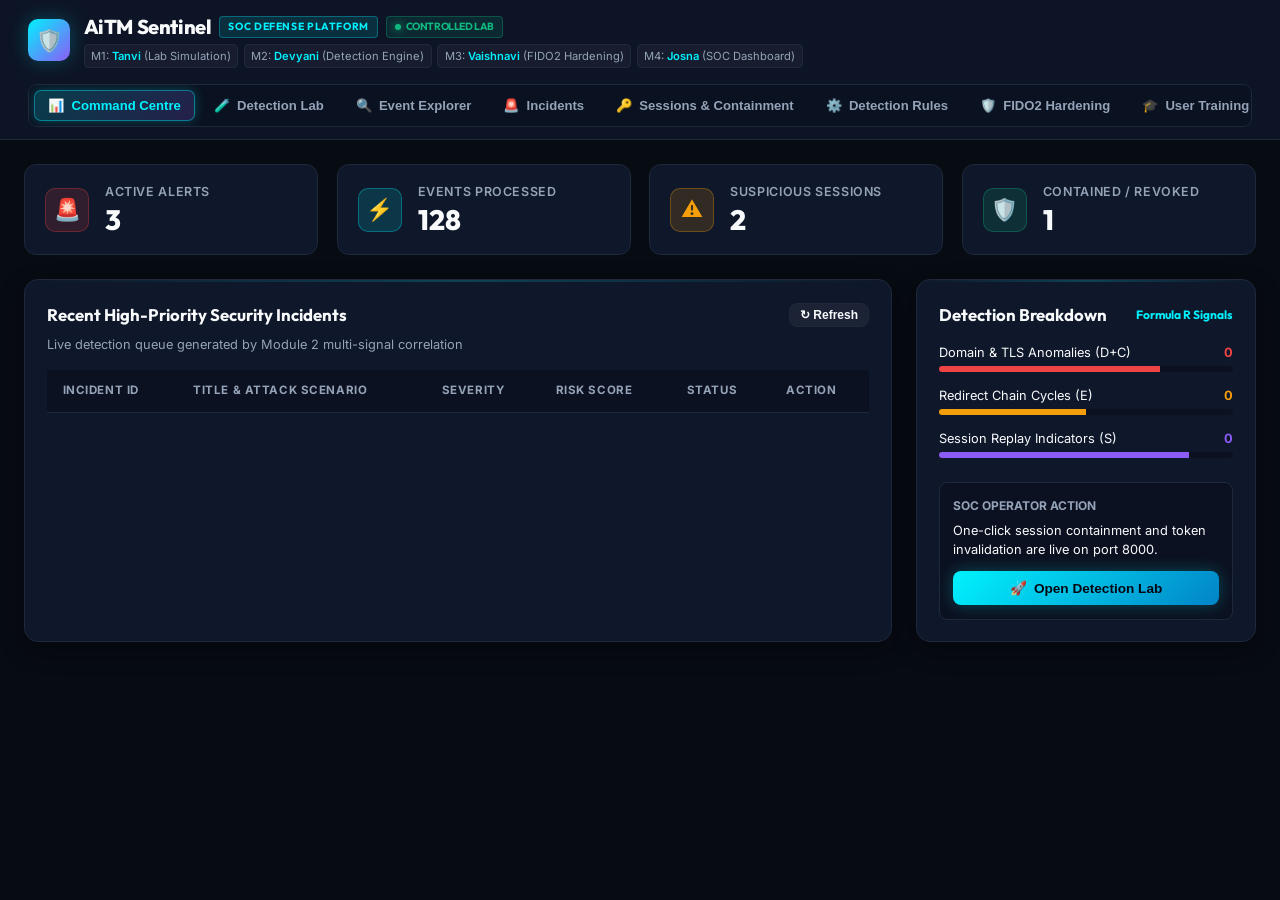
==== commit 5c979f99: "feat(ui): deliver complete 8-screen enterprise dark-mode SOC dashboard" ====
--- a/module3_hardening/static/dashboard.html
+++ b/module3_hardening/static/dashboard.html
@@ -3,23 +3,24 @@
 <head>
   <meta charset="UTF-8">
   <meta name="viewport" content="width=device-width, initial-scale=1.0">
-  <title>AiTM Phishing Defense Platform - SOC Dashboard & Training</title>
+  <title>AiTM Sentinel - Enterprise SOC Command Center & Defense Platform</title>
   <link rel="preconnect" href="https://fonts.googleapis.com">
   <link rel="preconnect" href="https://fonts.gstatic.com" crossorigin>
-  <link href="https://fonts.googleapis.com/css2?family=Inter:wght@300;400;500;600;700;800&family=JetBrains+Mono:wght@400;500;700&display=swap" rel="stylesheet">
+  <link href="https://fonts.googleapis.com/css2?family=Inter:wght@300;400;500;600;700;800&family=JetBrains+Mono:wght@400;500;600;700&family=Outfit:wght@400;500;600;700;800&display=swap" rel="stylesheet">
   <style>
     :root {
-      --bg-dark: #090D16;
-      --bg-card: #111827;
-      --bg-card-hover: #1A2234;
-      --bg-input: #0D1321;
-      --border-color: #1F293D;
-      --border-highlight: #2D3A54;
-      --text-main: #F3F4F6;
-      --text-muted: #9CA3AF;
-      --text-dim: #6B7280;
-      --cyan: #06B6D4;
-      --cyan-glow: rgba(6, 182, 212, 0.25);
+      --bg-darkest: #070B12;
+      --bg-card: #0F172A;
+      --bg-card-hover: #162036;
+      --bg-input: #0B1120;
+      --border-color: #1E293B;
+      --border-glow: #334155;
+      --text-main: #F8FAFC;
+      --text-muted: #94A3B8;
+      --text-dim: #64748B;
+      
+      --cyan: #00F2FE;
+      --cyan-glow: rgba(0, 242, 254, 0.25);
       --emerald: #10B981;
       --emerald-glow: rgba(16, 185, 129, 0.25);
       --amber: #F59E0B;
@@ -27,6 +28,7 @@
       --crimson: #EF4444;
       --crimson-glow: rgba(239, 68, 68, 0.25);
       --purple: #8B5CF6;
+      --purple-glow: rgba(139, 92, 246, 0.25);
     }
 
     * {
@@ -36,7 +38,7 @@
     }
 
     body {
-      background-color: var(--bg-dark);
+      background-color: var(--bg-darkest);
       color: var(--text-main);
       font-family: 'Inter', -apple-system, BlinkMacSystemFont, sans-serif;
       line-height: 1.5;
@@ -47,17 +49,17 @@
 
     /* Top Navigation Bar */
     header {
-      background: rgba(17, 24, 39, 0.85);
-      backdrop-filter: blur(12px);
+      background: rgba(15, 23, 42, 0.85);
+      backdrop-filter: blur(16px);
       border-bottom: 1px solid var(--border-color);
       position: sticky;
       top: 0;
-      z-index: 50;
-      padding: 0.85rem 1.75rem;
+      z-index: 100;
+      padding: 0.75rem 1.75rem;
     }
 
     .header-container {
-      max-width: 1400px;
+      max-width: 1560px;
       margin: 0 auto;
       display: flex;
       justify-content: space-between;
@@ -69,25 +71,25 @@
     .brand {
       display: flex;
       align-items: center;
-      gap: 0.75rem;
+      gap: 0.85rem;
     }
 
     .brand-icon {
-      width: 38px;
-      height: 38px;
+      width: 42px;
+      height: 42px;
       background: linear-gradient(135deg, var(--cyan), var(--purple));
-      border-radius: 8px;
+      border-radius: 10px;
       display: flex;
       align-items: center;
       justify-content: center;
+      font-size: 1.35rem;
+      box-shadow: 0 0 20px var(--cyan-glow);
+    }
+
+    .brand-title {
+      font-family: 'Outfit', sans-serif;
+      font-size: 1.25rem;
       font-weight: 800;
-      font-size: 1.25rem;
-      box-shadow: 0 0 16px var(--cyan-glow);
-    }
-
-    .brand-title {
-      font-size: 1.15rem;
-      font-weight: 700;
       letter-spacing: -0.02em;
       display: flex;
       align-items: center;
@@ -96,37 +98,89 @@
 
     .brand-badge {
       font-size: 0.65rem;
-      font-weight: 600;
+      font-weight: 700;
       text-transform: uppercase;
       padding: 0.15rem 0.5rem;
-      border-radius: 9999px;
-      background: rgba(6, 182, 212, 0.15);
+      border-radius: 4px;
+      background: rgba(0, 242, 254, 0.12);
       color: var(--cyan);
-      border: 1px solid rgba(6, 182, 212, 0.3);
-    }
-
+      border: 1px solid rgba(0, 242, 254, 0.3);
+      letter-spacing: 0.06em;
+    }
+
+    .env-badge {
+      font-size: 0.65rem;
+      font-weight: 700;
+      text-transform: uppercase;
+      padding: 0.15rem 0.5rem;
+      border-radius: 4px;
+      background: rgba(16, 185, 129, 0.12);
+      color: var(--emerald);
+      border: 1px solid rgba(16, 185, 129, 0.3);
+      display: inline-flex;
+      align-items: center;
+      gap: 0.3rem;
+    }
+
+    .pulsing-dot {
+      width: 6px;
+      height: 6px;
+      border-radius: 50%;
+      background: var(--emerald);
+      box-shadow: 0 0 8px var(--emerald);
+      animation: pulse 1.8s infinite;
+    }
+
+    @keyframes pulse {
+      0% { opacity: 0.4; }
+      50% { opacity: 1; }
+      100% { opacity: 0.4; }
+    }
+
+    .team-badge-group {
+      display: flex;
+      gap: 0.35rem;
+      font-size: 0.7rem;
+      margin-top: 0.15rem;
+    }
+
+    .team-tag {
+      background: rgba(255, 255, 255, 0.04);
+      border: 1px solid var(--border-color);
+      padding: 0.15rem 0.4rem;
+      border-radius: 4px;
+      color: var(--text-muted);
+    }
+    .team-tag span {
+      color: var(--cyan);
+      font-weight: 600;
+    }
+
+    /* Navigation Tabs */
     .nav-tabs {
       display: flex;
-      gap: 0.5rem;
-      background: var(--bg-input);
-      padding: 0.25rem;
-      border-radius: 10px;
+      gap: 0.3rem;
+      background: rgba(11, 17, 32, 0.8);
+      padding: 0.3rem;
+      border-radius: 9px;
       border: 1px solid var(--border-color);
+      overflow-x: auto;
     }
 
     .nav-tab {
       background: transparent;
       color: var(--text-muted);
       border: none;
-      padding: 0.45rem 0.95rem;
+      padding: 0.45rem 0.85rem;
       border-radius: 7px;
-      font-size: 0.85rem;
+      font-size: 0.82rem;
       font-weight: 600;
       cursor: pointer;
       transition: all 0.2s ease;
       display: flex;
       align-items: center;
-      gap: 0.4rem;
+      gap: 0.45rem;
+      white-space: nowrap;
     }
 
     .nav-tab:hover {
@@ -135,610 +189,459 @@
     }
 
     .nav-tab.active {
-      background: var(--cyan);
-      color: #000;
+      background: linear-gradient(135deg, rgba(0, 242, 254, 0.2), rgba(139, 92, 246, 0.2));
+      color: var(--cyan);
+      border: 1px solid rgba(0, 242, 254, 0.4);
       box-shadow: 0 0 12px var(--cyan-glow);
-    }
-
-    .team-badge-group {
-      display: flex;
-      gap: 0.4rem;
-      font-size: 0.72rem;
-    }
-
-    .team-tag {
-      background: rgba(255, 255, 255, 0.04);
-      border: 1px solid var(--border-color);
-      padding: 0.2rem 0.5rem;
-      border-radius: 5px;
-      color: var(--text-muted);
-    }
-
-    .team-tag span {
-      color: var(--cyan);
-      font-weight: 600;
     }
 
     /* Main Container */
     main {
-      max-width: 1400px;
+      max-width: 1560px;
       margin: 1.5rem auto;
       padding: 0 1.5rem;
       flex: 1;
       width: 100%;
     }
 
-    /* Event Selector Bar */
-    .control-panel {
+    /* Generic UI Elements */
+    .card {
       background: var(--bg-card);
       border: 1px solid var(--border-color);
-      border-radius: 12px;
-      padding: 1.25rem;
-      margin-bottom: 1.5rem;
+      border-radius: 14px;
+      padding: 1.35rem;
+      box-shadow: 0 8px 24px rgba(0, 0, 0, 0.3);
+      position: relative;
+      overflow: hidden;
+    }
+
+    .card::before {
+      content: '';
+      position: absolute;
+      top: 0;
+      left: 0;
+      right: 0;
+      height: 2px;
+      background: linear-gradient(90deg, transparent, rgba(0, 242, 254, 0.2), transparent);
+    }
+
+    .card-title {
+      font-family: 'Outfit', sans-serif;
+      font-size: 1.05rem;
+      font-weight: 700;
       display: flex;
       align-items: center;
       justify-content: space-between;
-      flex-wrap: wrap;
-      gap: 1rem;
-      box-shadow: 0 4px 20px rgba(0, 0, 0, 0.25);
-    }
-
-    .control-group {
-      display: flex;
-      align-items: center;
-      gap: 0.75rem;
-      flex-wrap: wrap;
-    }
-
-    .control-label {
+      margin-bottom: 1rem;
+      color: var(--text-main);
+    }
+
+    .card-subtitle {
+      font-size: 0.8rem;
+      color: var(--text-muted);
+      margin-top: -0.5rem;
+      margin-bottom: 1rem;
+    }
+
+    .btn {
+      padding: 0.55rem 1.15rem;
+      border-radius: 8px;
       font-size: 0.85rem;
-      font-weight: 600;
-      color: var(--text-muted);
-      text-transform: uppercase;
-      letter-spacing: 0.05em;
-    }
-
-    select, button, input {
-      font-family: inherit;
-    }
-
-    select {
-      background: var(--bg-input);
-      color: var(--text-main);
-      border: 1px solid var(--border-color);
-      padding: 0.55rem 1rem;
-      border-radius: 8px;
-      font-size: 0.9rem;
-      outline: none;
-      cursor: pointer;
-      min-width: 320px;
-      transition: border 0.2s ease;
-    }
-
-    select:focus {
-      border-color: var(--cyan);
-      box-shadow: 0 0 10px var(--cyan-glow);
-    }
-
-    .btn {
-      padding: 0.55rem 1.2rem;
-      border-radius: 8px;
-      font-size: 0.9rem;
       font-weight: 600;
       border: none;
       cursor: pointer;
       transition: all 0.2s ease;
       display: inline-flex;
       align-items: center;
-      gap: 0.5rem;
+      gap: 0.45rem;
+      text-decoration: none;
     }
 
     .btn-primary {
       background: linear-gradient(135deg, var(--cyan), #0284C7);
-      color: #000;
+      color: #030712;
       font-weight: 700;
-      box-shadow: 0 0 14px var(--cyan-glow);
-    }
-
+      box-shadow: 0 0 16px var(--cyan-glow);
+    }
     .btn-primary:hover {
       filter: brightness(1.15);
       transform: translateY(-1px);
     }
 
+    .btn-danger {
+      background: linear-gradient(135deg, var(--crimson), #DC2626);
+      color: #FFF;
+      box-shadow: 0 0 14px var(--crimson-glow);
+    }
+    .btn-danger:hover {
+      filter: brightness(1.15);
+      transform: translateY(-1px);
+    }
+
     .btn-secondary {
-      background: rgba(255, 255, 255, 0.06);
+      background: rgba(255, 255, 255, 0.05);
       color: var(--text-main);
       border: 1px solid var(--border-color);
     }
-
     .btn-secondary:hover {
-      background: rgba(255, 255, 255, 0.1);
-      border-color: var(--border-highlight);
-    }
-
-    /* Grid Layouts */
-    .grid-dashboard {
+      background: rgba(255, 255, 255, 0.09);
+      border-color: var(--border-glow);
+    }
+
+    .btn-success {
+      background: linear-gradient(135deg, var(--emerald), #059669);
+      color: #030712;
+      font-weight: 700;
+      box-shadow: 0 0 14px var(--emerald-glow);
+    }
+
+    /* Metric Summary Grid */
+    .metrics-grid {
       display: grid;
-      grid-template-columns: 340px 1fr;
-      gap: 1.5rem;
-    }
-
-    @media (max-width: 980px) {
-      .grid-dashboard {
-        grid-template-columns: 1fr;
-      }
-    }
-
-    .card {
+      grid-template-columns: repeat(auto-fit, minmax(210px, 1fr));
+      gap: 1.15rem;
+      margin-bottom: 1.5rem;
+    }
+
+    .metric-card {
       background: var(--bg-card);
       border: 1px solid var(--border-color);
       border-radius: 12px;
-      padding: 1.25rem;
-      box-shadow: 0 4px 15px rgba(0, 0, 0, 0.2);
-    }
-
-    .card-title {
-      font-size: 0.85rem;
+      padding: 1.15rem 1.25rem;
+      display: flex;
+      align-items: center;
+      gap: 1rem;
+      transition: transform 0.2s, border-color 0.2s;
+    }
+    .metric-card:hover {
+      transform: translateY(-2px);
+      border-color: rgba(0, 242, 254, 0.4);
+    }
+
+    .metric-icon {
+      width: 44px;
+      height: 44px;
+      border-radius: 10px;
+      display: flex;
+      align-items: center;
+      justify-content: center;
+      font-size: 1.35rem;
+    }
+    .metric-icon.alert { background: rgba(239, 68, 68, 0.15); color: var(--crimson); border: 1px solid rgba(239, 68, 68, 0.3); }
+    .metric-icon.events { background: rgba(0, 242, 254, 0.15); color: var(--cyan); border: 1px solid rgba(0, 242, 254, 0.3); }
+    .metric-icon.sessions { background: rgba(245, 158, 11, 0.15); color: var(--amber); border: 1px solid rgba(245, 158, 11, 0.3); }
+    .metric-icon.contained { background: rgba(16, 185, 129, 0.15); color: var(--emerald); border: 1px solid rgba(16, 185, 129, 0.3); }
+
+    .metric-info h4 {
+      font-size: 0.78rem;
+      text-transform: uppercase;
+      letter-spacing: 0.05em;
+      color: var(--text-muted);
+      font-weight: 600;
+    }
+    .metric-info .metric-num {
+      font-family: 'Outfit', sans-serif;
+      font-size: 1.75rem;
+      font-weight: 800;
+      color: var(--text-main);
+      line-height: 1.1;
+      margin-top: 0.2rem;
+    }
+
+    /* Tab switching */
+    .tab-content {
+      display: none;
+      animation: fadeIn 0.25s ease;
+    }
+    .tab-content.active {
+      display: block;
+    }
+
+    @keyframes fadeIn {
+      from { opacity: 0; transform: translateY(4px); }
+      to { opacity: 1; transform: translateY(0); }
+    }
+
+    /* Badges */
+    .badge {
+      display: inline-block;
+      padding: 0.2rem 0.6rem;
+      border-radius: 5px;
+      font-size: 0.72rem;
       font-weight: 700;
       text-transform: uppercase;
-      letter-spacing: 0.06em;
+      letter-spacing: 0.04em;
+    }
+    .badge-critical { background: rgba(239, 68, 68, 0.2); color: var(--crimson); border: 1px solid var(--crimson); }
+    .badge-high { background: rgba(239, 68, 68, 0.15); color: var(--crimson); border: 1px solid rgba(239, 68, 68, 0.4); }
+    .badge-medium { background: rgba(245, 158, 11, 0.15); color: var(--amber); border: 1px solid rgba(245, 158, 11, 0.4); }
+    .badge-low { background: rgba(16, 185, 129, 0.15); color: var(--emerald); border: 1px solid rgba(16, 185, 129, 0.4); }
+    .badge-contained { background: rgba(139, 92, 246, 0.2); color: var(--purple); border: 1px solid var(--purple); }
+
+    /* Tables */
+    .table-container {
+      overflow-x: auto;
+      margin-top: 0.75rem;
+    }
+    table {
+      width: 100%;
+      border-collapse: collapse;
+      font-size: 0.85rem;
+      text-align: left;
+    }
+    th {
+      background: var(--bg-input);
       color: var(--text-muted);
-      margin-bottom: 1rem;
+      font-size: 0.72rem;
+      text-transform: uppercase;
+      letter-spacing: 0.05em;
+      padding: 0.75rem 1rem;
+      border-bottom: 1px solid var(--border-color);
+    }
+    td {
+      padding: 0.85rem 1rem;
+      border-bottom: 1px solid rgba(30, 41, 59, 0.6);
+      color: var(--text-main);
+    }
+    tr:hover td {
+      background: rgba(255, 255, 255, 0.02);
+    }
+
+    /* Mathematical Formula Box */
+    .formula-card {
+      background: linear-gradient(135deg, rgba(15, 23, 42, 0.95), rgba(11, 17, 32, 0.95));
+      border: 1px solid rgba(0, 242, 254, 0.3);
+      box-shadow: 0 0 25px rgba(0, 242, 254, 0.1);
+      border-radius: 12px;
+      padding: 1.25rem;
+      margin-bottom: 1.5rem;
+    }
+    .formula-header {
       display: flex;
       align-items: center;
       justify-content: space-between;
-    }
-
-    /* Risk Score Gauge Panel */
+      margin-bottom: 0.85rem;
+    }
+    .formula-title {
+      font-family: 'JetBrains Mono', monospace;
+      font-size: 1rem;
+      font-weight: 700;
+      color: var(--cyan);
+    }
+    .formula-chips {
+      display: flex;
+      gap: 0.65rem;
+      flex-wrap: wrap;
+    }
+    .formula-chip {
+      background: var(--bg-input);
+      border: 1px solid var(--border-color);
+      padding: 0.45rem 0.85rem;
+      border-radius: 8px;
+      font-family: 'JetBrains Mono', monospace;
+      font-size: 0.82rem;
+      display: flex;
+      align-items: center;
+      gap: 0.5rem;
+    }
+    .chip-active {
+      border-color: var(--cyan);
+      box-shadow: 0 0 10px var(--cyan-glow);
+      color: var(--cyan);
+    }
+    .chip-val {
+      font-weight: 800;
+      background: rgba(0, 242, 254, 0.15);
+      padding: 0.1rem 0.4rem;
+      border-radius: 4px;
+    }
+
+    /* Hop Flow Nodes */
+    .hop-chain-container {
+      display: flex;
+      align-items: center;
+      gap: 0.65rem;
+      padding: 1.15rem;
+      background: var(--bg-input);
+      border-radius: 10px;
+      border: 1px solid var(--border-color);
+      overflow-x: auto;
+      margin-bottom: 1.25rem;
+    }
+    .hop-node {
+      padding: 0.65rem 1rem;
+      border-radius: 8px;
+      font-family: 'JetBrains Mono', monospace;
+      font-size: 0.82rem;
+      font-weight: 600;
+      white-space: nowrap;
+      display: flex;
+      flex-direction: column;
+      gap: 0.25rem;
+      position: relative;
+    }
+    .hop-node .node-type {
+      font-size: 0.65rem;
+      text-transform: uppercase;
+      letter-spacing: 0.05em;
+      opacity: 0.75;
+    }
+    .hop-normal { background: rgba(16, 185, 129, 0.12); border: 1px solid var(--emerald); color: var(--emerald); }
+    .hop-proxy { background: rgba(239, 68, 68, 0.15); border: 1px solid var(--crimson); color: var(--crimson); box-shadow: 0 0 15px var(--crimson-glow); }
+    .hop-idp { background: rgba(0, 242, 254, 0.12); border: 1px solid var(--cyan); color: var(--cyan); }
+    .hop-arrow { color: var(--text-dim); font-size: 1.1rem; font-weight: 800; }
+
+    /* Score Gauge */
     .gauge-wrapper {
       display: flex;
       flex-direction: column;
       align-items: center;
+      justify-content: center;
       padding: 1rem 0;
-      text-align: center;
-    }
-
+    }
     .score-circle {
-      width: 140px;
-      height: 140px;
+      width: 130px;
+      height: 130px;
       border-radius: 50%;
+      background: conic-gradient(var(--crimson) calc(var(--score-pct) * 1%), #1E293B 0);
       display: flex;
       flex-direction: column;
       align-items: center;
       justify-content: center;
       position: relative;
-      background: conic-gradient(var(--crimson) calc(var(--score-pct, 0) * 1%), #1E293B 0);
-      margin-bottom: 1rem;
-      box-shadow: 0 0 25px rgba(0, 0, 0, 0.5);
-    }
-
-    .score-circle::before {
+      box-shadow: 0 0 25px rgba(0, 0, 0, 0.4);
+    }
+    .score-circle::after {
       content: '';
       position: absolute;
-      width: 116px;
-      height: 116px;
+      width: 106px;
+      height: 106px;
+      border-radius: 50%;
       background: var(--bg-card);
-      border-radius: 50%;
-    }
-
+    }
     .score-value {
       position: relative;
-      font-size: 2.25rem;
+      z-index: 2;
+      font-family: 'Outfit', sans-serif;
+      font-size: 2.3rem;
       font-weight: 800;
-      font-family: 'JetBrains Mono', monospace;
       line-height: 1;
     }
-
     .score-max {
       position: relative;
+      z-index: 2;
       font-size: 0.75rem;
-      color: var(--text-dim);
+      color: var(--text-muted);
       font-weight: 600;
     }
 
-    .risk-badge {
-      font-size: 0.95rem;
-      font-weight: 800;
-      letter-spacing: 0.08em;
-      text-transform: uppercase;
-      padding: 0.4rem 1.25rem;
-      border-radius: 9999px;
-      display: inline-block;
-      margin-top: 0.25rem;
-    }
-
-    .risk-high {
-      background: rgba(239, 68, 68, 0.15);
-      color: var(--crimson);
-      border: 1px solid var(--crimson);
-      box-shadow: 0 0 15px var(--crimson-glow);
-    }
-
-    .risk-medium {
-      background: rgba(245, 158, 11, 0.15);
-      color: var(--amber);
-      border: 1px solid var(--amber);
-      box-shadow: 0 0 15px var(--amber-glow);
-    }
-
-    .risk-low {
-      background: rgba(16, 185, 129, 0.15);
-      color: var(--emerald);
-      border: 1px solid var(--emerald);
-      box-shadow: 0 0 15px var(--emerald-glow);
-    }
-
-    /* Signal Indicators */
-    .signals-container {
-      display: flex;
-      flex-direction: column;
-      gap: 0.65rem;
-      margin-top: 1.25rem;
-      width: 100%;
-    }
-
-    .signal-item {
-      display: flex;
-      align-items: center;
-      justify-content: space-between;
-      padding: 0.65rem 0.85rem;
-      background: var(--bg-input);
-      border-radius: 8px;
-      border: 1px solid var(--border-color);
-      font-size: 0.85rem;
-    }
-
-    .signal-name {
-      display: flex;
-      align-items: center;
-      gap: 0.5rem;
-      font-weight: 500;
-    }
-
-    .signal-status {
-      font-weight: 700;
-      font-size: 0.75rem;
-      padding: 0.15rem 0.55rem;
-      border-radius: 5px;
-    }
-
-    .status-alert {
-      background: rgba(239, 68, 68, 0.2);
-      color: var(--crimson);
-      border: 1px solid var(--crimson);
-    }
-
-    .status-clean {
-      background: rgba(16, 185, 129, 0.2);
-      color: var(--emerald);
-      border: 1px solid var(--emerald);
-    }
-
-    /* Flow Breadcrumb Diagram */
-    .hop-chain-container {
-      display: flex;
-      align-items: center;
-      gap: 0.5rem;
-      padding: 1rem;
-      background: var(--bg-input);
-      border-radius: 8px;
-      border: 1px solid var(--border-color);
-      overflow-x: auto;
-      margin-bottom: 1.25rem;
-    }
-
-    .hop-node {
-      padding: 0.5rem 0.85rem;
-      border-radius: 6px;
-      font-family: 'JetBrains Mono', monospace;
-      font-size: 0.8rem;
-      font-weight: 600;
-      white-space: nowrap;
-      display: flex;
-      flex-direction: column;
-      gap: 0.2rem;
-    }
-
-    .hop-node .node-type {
-      font-size: 0.65rem;
-      text-transform: uppercase;
-      letter-spacing: 0.05em;
-      opacity: 0.75;
-    }
-
-    .hop-normal {
-      background: rgba(16, 185, 129, 0.1);
-      border: 1px solid var(--emerald);
-      color: var(--emerald);
-    }
-
-    .hop-proxy {
-      background: rgba(239, 68, 68, 0.15);
-      border: 1px solid var(--crimson);
-      color: var(--crimson);
-      box-shadow: 0 0 10px var(--crimson-glow);
-    }
-
-    .hop-idp {
-      background: rgba(6, 182, 212, 0.15);
-      border: 1px solid var(--cyan);
-      color: var(--cyan);
-    }
-
-    .hop-arrow {
-      color: var(--text-dim);
-      font-size: 1.1rem;
-    }
-
-    /* Banner */
-    .status-banner {
-      padding: 0.85rem 1.15rem;
-      border-radius: 8px;
-      font-size: 0.88rem;
-      margin-bottom: 1.25rem;
-      line-height: 1.4;
-      font-weight: 500;
-      border-left: 4px solid transparent;
-    }
-
-    .banner-high {
-      background: rgba(239, 68, 68, 0.1);
-      border-left-color: var(--crimson);
-      color: #FECACA;
-    }
-
-    .banner-medium {
-      background: rgba(245, 158, 11, 0.1);
-      border-left-color: var(--amber);
-      color: #FDE68A;
-    }
-
-    .banner-low {
-      background: rgba(16, 185, 129, 0.1);
-      border-left-color: var(--emerald);
-      color: #A7F3D0;
-    }
-
-    /* Recommendations List */
-    .rec-list {
-      display: flex;
-      flex-direction: column;
-      gap: 0.75rem;
-    }
-
-    .rec-item {
+    /* Training & Quiz Cards */
+    .quiz-card {
       background: var(--bg-input);
       border: 1px solid var(--border-color);
-      border-radius: 8px;
-      padding: 0.85rem 1rem;
-      display: flex;
-      align-items: flex-start;
-      gap: 0.75rem;
-      transition: border 0.2s;
-    }
-
-    .rec-item:hover {
+      border-radius: 10px;
+      padding: 1.15rem;
+      margin-bottom: 1rem;
+    }
+    .quiz-q-title {
+      font-size: 0.95rem;
+      font-weight: 700;
+      margin-bottom: 0.75rem;
+      color: var(--text-main);
+    }
+    .quiz-option {
+      background: rgba(255, 255, 255, 0.03);
+      border: 1px solid var(--border-color);
+      padding: 0.65rem 1rem;
+      border-radius: 7px;
+      margin-bottom: 0.45rem;
+      cursor: pointer;
+      font-size: 0.85rem;
+      transition: all 0.2s;
+    }
+    .quiz-option:hover {
       border-color: var(--cyan);
-    }
-
-    .rec-check {
-      margin-top: 0.15rem;
+      background: rgba(0, 242, 254, 0.06);
+    }
+    .quiz-option.selected {
+      border-color: var(--cyan);
+      background: rgba(0, 242, 254, 0.15);
       color: var(--cyan);
-      font-size: 1.1rem;
-    }
-
-    .rec-title {
-      font-size: 0.92rem;
       font-weight: 600;
-      margin-bottom: 0.25rem;
-    }
-
-    .rec-desc {
-      font-size: 0.82rem;
+    }
+    .quiz-option.correct {
+      border-color: var(--emerald) !important;
+      background: rgba(16, 185, 129, 0.2) !important;
+      color: var(--emerald) !important;
+      font-weight: 700;
+    }
+    .quiz-option.wrong {
+      border-color: var(--crimson) !important;
+      background: rgba(239, 68, 68, 0.2) !important;
+      color: var(--crimson) !important;
+    }
+    .quiz-explanation {
+      margin-top: 0.65rem;
+      padding: 0.65rem;
+      border-radius: 6px;
+      background: rgba(255, 255, 255, 0.04);
+      font-size: 0.8rem;
       color: var(--text-muted);
-    }
-
-    .rec-badge {
-      font-size: 0.68rem;
-      font-weight: 700;
-      padding: 0.15rem 0.5rem;
-      border-radius: 4px;
-      text-transform: uppercase;
-      margin-left: auto;
-      white-space: nowrap;
-    }
-
-    .badge-immediate {
-      background: rgba(239, 68, 68, 0.2);
-      color: var(--crimson);
-      border: 1px solid var(--crimson);
-    }
-
-    .badge-hour {
-      background: rgba(245, 158, 11, 0.2);
-      color: var(--amber);
-      border: 1px solid var(--amber);
-    }
-
-    .badge-routine {
-      background: rgba(16, 185, 129, 0.2);
-      color: var(--emerald);
-      border: 1px solid var(--emerald);
-    }
-
-    /* Tables */
-    .table-container {
-      overflow-x: auto;
-      margin-top: 1rem;
-    }
-
-    table {
-      width: 100%;
-      border-collapse: collapse;
-      font-size: 0.85rem;
-    }
-
-    th {
-      background: var(--bg-input);
-      color: var(--text-muted);
-      text-align: left;
-      padding: 0.75rem 1rem;
-      font-weight: 600;
-      text-transform: uppercase;
-      font-size: 0.75rem;
-      letter-spacing: 0.05em;
-      border-bottom: 1px solid var(--border-color);
-    }
-
-    td {
-      padding: 0.85rem 1rem;
-      border-bottom: 1px solid var(--border-color);
-      color: var(--text-main);
-    }
-
-    tr:hover td {
-      background: rgba(255, 255, 255, 0.02);
-    }
-
-    /* Training Cards */
-    .training-grid {
-      display: grid;
-      grid-template-columns: repeat(auto-fit, minmax(320px, 1fr));
-      gap: 1.25rem;
-      margin-top: 1rem;
-    }
-
-    .training-card {
+      border-left: 3px solid var(--cyan);
+      display: none;
+    }
+
+    /* Modal / Inspector */
+    .modal-overlay {
+      display: none;
+      position: fixed;
+      top: 0; left: 0; right: 0; bottom: 0;
+      background: rgba(0, 0, 0, 0.75);
+      backdrop-filter: blur(6px);
+      z-index: 200;
+      align-items: center;
+      justify-content: center;
+      padding: 1.5rem;
+    }
+    .modal-content {
       background: var(--bg-card);
       border: 1px solid var(--border-color);
-      border-radius: 12px;
-      padding: 1.25rem;
-      display: flex;
-      flex-direction: column;
-      gap: 0.75rem;
-      transition: transform 0.2s, border-color 0.2s;
-    }
-
-    .training-card:hover {
-      transform: translateY(-2px);
-      border-color: var(--cyan);
-    }
-
-    .training-header {
-      display: flex;
-      align-items: center;
-      gap: 0.65rem;
-    }
-
-    .training-icon {
-      font-size: 1.5rem;
-    }
-
-    .training-title {
-      font-size: 1rem;
-      font-weight: 700;
-    }
-
-    .training-body {
-      font-size: 0.85rem;
-      color: var(--text-muted);
-      line-height: 1.55;
-    }
-
-    /* Interactive Quiz */
-    .quiz-container {
-      background: var(--bg-card);
-      border: 1px solid var(--border-color);
-      border-radius: 12px;
+      border-radius: 14px;
+      max-width: 800px;
+      width: 100%;
+      max-height: 85vh;
+      overflow-y: auto;
       padding: 1.5rem;
-      margin-top: 1.5rem;
-    }
-
-    .quiz-question {
-      font-weight: 700;
-      font-size: 1rem;
-      margin-bottom: 1rem;
-    }
-
-    .quiz-options {
-      display: flex;
-      flex-direction: column;
-      gap: 0.5rem;
-    }
-
-    .quiz-option {
-      background: var(--bg-input);
-      border: 1px solid var(--border-color);
-      padding: 0.75rem 1rem;
-      border-radius: 8px;
-      cursor: pointer;
-      font-size: 0.88rem;
-      transition: all 0.2s;
-    }
-
-    .quiz-option:hover {
-      background: rgba(6, 182, 212, 0.1);
-      border-color: var(--cyan);
-    }
-
-    .quiz-option.correct {
-      background: rgba(16, 185, 129, 0.2) !important;
-      border-color: var(--emerald) !important;
-      color: var(--emerald);
-      font-weight: 600;
-    }
-
-    .quiz-option.wrong {
-      background: rgba(239, 68, 68, 0.2) !important;
-      border-color: var(--crimson) !important;
-      color: var(--crimson);
-    }
-
-    .quiz-feedback {
-      margin-top: 0.75rem;
-      font-size: 0.85rem;
-      font-weight: 600;
-      display: none;
-    }
-
-    /* Raw JSON modal / viewer */
+      box-shadow: 0 10px 40px rgba(0, 0, 0, 0.6);
+    }
     pre {
       background: var(--bg-input);
       border: 1px solid var(--border-color);
       border-radius: 8px;
       padding: 1rem;
       font-family: 'JetBrains Mono', monospace;
-      font-size: 0.8rem;
+      font-size: 0.82rem;
+      color: #93C5FD;
       overflow-x: auto;
-      max-height: 380px;
-      color: #A5B4FC;
-    }
-
-    /* Tab content view switching */
-    .tab-content {
-      display: none;
-    }
-
-    .tab-content.active {
-      display: block;
     }
   </style>
 </head>
 <body>
 
-  <!-- Top Header Navigation -->
+  <!-- Top Navigation -->
   <header>
     <div class="header-container">
       <div class="brand">
         <div class="brand-icon">🛡️</div>
         <div>
           <div class="brand-title">
-            AiTM Phishing Defense Platform
-            <span class="brand-badge">SOC Pipeline v1.0</span>
+            AiTM Sentinel
+            <span class="brand-badge">SOC Defense Platform</span>
+            <span class="env-badge"><span class="pulsing-dot"></span> Controlled Lab</span>
           </div>
           <div class="team-badge-group">
             <span class="team-tag">M1: <span>Tanvi</span> (Lab Simulation)</span>
-            <span class="team-tag">M2: <span>Devyani</span> (Multi-Signal Engine)</span>
+            <span class="team-tag">M2: <span>Devyani</span> (Detection Engine)</span>
             <span class="team-tag">M3: <span>Vaishnavi</span> (FIDO2 Hardening)</span>
             <span class="team-tag">M4: <span>Josna</span> (SOC Dashboard)</span>
           </div>
@@ -746,20 +649,29 @@
       </div>
 
       <nav class="nav-tabs">
-        <button class="nav-tab active" onclick="switchTab('dashboard')">
-          <span>🎯</span> Detection Dashboard
+        <button class="nav-tab active" onclick="switchTab('command')">
+          <span>📊</span> Command Centre
+        </button>
+        <button class="nav-tab" onclick="switchTab('lab')">
+          <span>🧪</span> Detection Lab
+        </button>
+        <button class="nav-tab" onclick="switchTab('events')">
+          <span>🔍</span> Event Explorer
+        </button>
+        <button class="nav-tab" onclick="switchTab('incidents')">
+          <span>🚨</span> Incidents
+        </button>
+        <button class="nav-tab" onclick="switchTab('sessions')">
+          <span>🔑</span> Sessions & Containment
+        </button>
+        <button class="nav-tab" onclick="switchTab('rules')">
+          <span>⚙️</span> Detection Rules
         </button>
         <button class="nav-tab" onclick="switchTab('hardening')">
           <span>🛡️</span> FIDO2 Hardening
         </button>
-        <button class="nav-tab" onclick="switchTab('methods')">
-          <span>📊</span> Auth Comparison
-        </button>
         <button class="nav-tab" onclick="switchTab('training')">
-          <span>🎓</span> User Training
-        </button>
-        <button class="nav-tab" onclick="switchTab('api')">
-          <span>⚡</span> API Docs
+          <span>🎓</span> User Training & Quiz
         </button>
       </nav>
     </div>
@@ -767,605 +679,1052 @@
 
   <main>
 
-    <!-- Global Control Bar -->
-    <div class="control-panel">
-      <div class="control-group">
-        <span class="control-label">Load Lab Simulation Event:</span>
-        <select id="eventSelect" onchange="onEventSelectChange()">
-          <option value="LAB-001">LAB-001 — Benign SSO Authentication (Direct)</option>
-          <option value="LAB-002" selected>LAB-002 — AiTM Reverse-Proxy Phishing Attack (Evilginx Simulation)</option>
-          <option value="CUSTOM">Custom Telemetry Event (Live Input)</option>
-        </select>
+    <!-- =====================================================================
+         SCREEN 01: COMMAND CENTRE
+         ===================================================================== -->
+    <section id="tab-command" class="tab-content active">
+      <div class="metrics-grid">
+        <div class="metric-card">
+          <div class="metric-icon alert">🚨</div>
+          <div class="metric-info">
+            <h4>Active Alerts</h4>
+            <div id="mActiveAlerts" class="metric-num">3</div>
+          </div>
+        </div>
+        <div class="metric-card">
+          <div class="metric-icon events">⚡</div>
+          <div class="metric-info">
+            <h4>Events Processed</h4>
+            <div id="mEventsProcessed" class="metric-num">128</div>
+          </div>
+        </div>
+        <div class="metric-card">
+          <div class="metric-icon sessions">⚠️</div>
+          <div class="metric-info">
+            <h4>Suspicious Sessions</h4>
+            <div id="mSuspiciousSessions" class="metric-num">2</div>
+          </div>
+        </div>
+        <div class="metric-card">
+          <div class="metric-icon contained">🛡️</div>
+          <div class="metric-info">
+            <h4>Contained / Revoked</h4>
+            <div id="mRevokedSessions" class="metric-num">1</div>
+          </div>
+        </div>
       </div>
 
-      <div class="control-group">
-        <button class="btn btn-primary" onclick="runAnalysis()">
-          <span>⚡</span> Run Full Pipeline (M1 &rarr; M2 &rarr; M3)
-        </button>
-        <button class="btn btn-secondary" onclick="toggleRawJson()">
-          <span>{ }</span> View Raw JSON
-        </button>
-      </div>
-    </div>
-
-    <!-- Raw JSON Viewer (Hidden by default) -->
-    <div id="rawJsonContainer" class="card" style="display: none; margin-bottom: 1.5rem;">
-      <div class="card-title">
-        <span>Raw Event Telemetry & API Payload</span>
-        <button class="btn btn-secondary" style="padding: 0.2rem 0.6rem; font-size: 0.75rem;" onclick="toggleRawJson()">Close</button>
-      </div>
-      <pre id="rawJsonCode">Loading...</pre>
-    </div>
-
-    <!-- TAB 1: SOC Detection Dashboard -->
-    <section id="tab-dashboard" class="tab-content active">
-      <div id="statusBanner" class="status-banner banner-high">
-        Loading evaluation...
-      </div>
-
-      <div class="grid-dashboard">
-        <!-- Left: Risk Gauge & Signals -->
+      <div style="display: grid; grid-template-columns: 1fr 340px; gap: 1.5rem; margin-bottom: 1.5rem;">
+        <!-- Recent Incidents Table -->
         <div class="card">
           <div class="card-title">
-            <span>Risk Scoring Engine</span>
-            <span style="font-size: 0.75rem; color: var(--cyan);">Module 2</span>
-          </div>
-
-          <div class="gauge-wrapper">
-            <div id="scoreCircle" class="score-circle" style="--score-pct: 90;">
-              <span id="scoreText" class="score-value">90</span>
-              <span class="score-max">/ 100</span>
+            <span>Recent High-Priority Security Incidents</span>
+            <button class="btn btn-secondary" style="font-size: 0.75rem; padding: 0.25rem 0.65rem;" onclick="loadSummaryMetrics()">↻ Refresh</button>
+          </div>
+          <div class="card-subtitle">Live detection queue generated by Module 2 multi-signal correlation</div>
+          <div class="table-container">
+            <table id="recentIncidentsTable">
+              <thead>
+                <tr>
+                  <th>Incident ID</th>
+                  <th>Title & Attack Scenario</th>
+                  <th>Severity</th>
+                  <th>Risk Score</th>
+                  <th>Status</th>
+                  <th>Action</th>
+                </tr>
+              </thead>
+              <tbody id="recentIncidentsBody">
+                <!-- Dynamically loaded -->
+              </tbody>
+            </table>
+          </div>
+        </div>
+
+        <!-- Threat Breakdown Card -->
+        <div class="card">
+          <div class="card-title">
+            <span>Detection Breakdown</span>
+            <span style="font-size: 0.75rem; color: var(--cyan);">Formula R Signals</span>
+          </div>
+          <div style="display: flex; flex-direction: column; gap: 0.85rem; margin-top: 0.5rem;">
+            <div>
+              <div style="display: flex; justify-content: space-between; font-size: 0.8rem; margin-bottom: 0.25rem;">
+                <span>Domain & TLS Anomalies (D+C)</span>
+                <span id="statTlsAnomalies" style="font-weight: 700; color: var(--crimson);">0</span>
+              </div>
+              <div style="height: 6px; background: var(--bg-input); border-radius: 3px; overflow: hidden;">
+                <div style="width: 75%; height: 100%; background: var(--crimson);"></div>
+              </div>
             </div>
-            <div id="riskLevelBadge" class="risk-badge risk-high">HIGH RISK</div>
-            <p id="scoreExplanation" style="font-size: 0.8rem; color: var(--text-muted); margin-top: 0.75rem;">
-              Evaluating multi-signal telemetry...
-            </p>
-          </div>
-
-          <div class="signals-container">
-            <div class="signal-item">
-              <span class="signal-name"><span>🔒</span> TLS / Certificate Anomaly</span>
-              <span id="sigTLS" class="signal-status status-alert">ALERT</span>
+            <div>
+              <div style="display: flex; justify-content: space-between; font-size: 0.8rem; margin-bottom: 0.25rem;">
+                <span>Redirect Chain Cycles (E)</span>
+                <span id="statRedirAnomalies" style="font-weight: 700; color: var(--amber);">0</span>
+              </div>
+              <div style="height: 6px; background: var(--bg-input); border-radius: 3px; overflow: hidden;">
+                <div style="width: 50%; height: 100%; background: var(--amber);"></div>
+              </div>
             </div>
-            <div class="signal-item">
-              <span class="signal-name"><span>🔄</span> Redirect Chain Anomaly</span>
-              <span id="sigRedirect" class="signal-status status-alert">ALERT</span>
+            <div>
+              <div style="display: flex; justify-content: space-between; font-size: 0.8rem; margin-bottom: 0.25rem;">
+                <span>Session Replay Indicators (S)</span>
+                <span id="statReplayAnomalies" style="font-weight: 700; color: var(--purple);">0</span>
+              </div>
+              <div style="height: 6px; background: var(--bg-input); border-radius: 3px; overflow: hidden;">
+                <div style="width: 85%; height: 100%; background: var(--purple);"></div>
+              </div>
             </div>
-            <div class="signal-item">
-              <span class="signal-name"><span>👥</span> Session Replay Indicator</span>
-              <span id="sigReplay" class="signal-status status-clean">CLEAN</span>
-            </div>
-            <div class="signal-item">
-              <span class="signal-name"><span>🔑</span> Token Binding (DPoP)</span>
-              <span id="sigTokenBinding" class="signal-status status-clean">OK</span>
-            </div>
-          </div>
-        </div>
-
-        <!-- Right: Flow & Recommendations -->
-        <div style="display: flex; flex-direction: column; gap: 1.25rem;">
-          <!-- Traversal Graph -->
-          <div class="card">
-            <div class="card-title">
-              <span>Observed Authentication Redirect Flow</span>
-              <span id="sessionMeta" style="font-size: 0.75rem; color: var(--text-dim);">Session: LAB-002</span>
-            </div>
-            <div id="hopChainContainer" class="hop-chain-container">
-              <!-- Dynamically populated -->
-            </div>
-            <div style="display: flex; justify-content: space-between; font-size: 0.78rem; color: var(--text-muted); padding: 0 0.25rem;">
-              <span id="metaSourceIp">Source IP: 198.51.100.20</span>
-              <span id="metaDevice">Device ID: DEVICE-B</span>
-              <span id="metaTimestamp">Time: 2026-10-21T14:45:03Z</span>
-            </div>
-          </div>
-
-          <!-- Hardening Actions (Module 3 Output) -->
-          <div class="card">
-            <div class="card-title">
-              <span>Automated Defensive Actions & Triage Playbook</span>
-              <span style="font-size: 0.75rem; color: var(--emerald);">Module 3 (Vaishnavi)</span>
-            </div>
-
-            <div id="recContainer" class="rec-list">
-              <!-- Populated by JavaScript -->
-            </div>
+          </div>
+
+          <div style="margin-top: 1.5rem; padding: 0.85rem; background: var(--bg-input); border-radius: 8px; border: 1px solid var(--border-color);">
+            <div style="font-size: 0.75rem; font-weight: 700; text-transform: uppercase; color: var(--text-muted); margin-bottom: 0.4rem;">SOC Operator Action</div>
+            <p style="font-size: 0.8rem; color: var(--text-main);">One-click session containment and token invalidation are live on port 8000.</p>
+            <button class="btn btn-primary" style="width: 100%; margin-top: 0.75rem; justify-content: center;" onclick="switchTab('lab')">
+              <span>🚀</span> Open Detection Lab
+            </button>
           </div>
         </div>
       </div>
     </section>
 
-    <!-- TAB 2: FIDO2 Hardening & Checklist -->
-    <section id="tab-hardening" class="tab-content">
+    <!-- =====================================================================
+         SCREEN 02: DETECTION LAB & SCENARIOS
+         ===================================================================== -->
+    <section id="tab-lab" class="tab-content">
       <div class="card" style="margin-bottom: 1.5rem;">
         <div class="card-title">
-          <span>CISA & NIST SP 800-63B Hardening Checklist</span>
-          <span style="font-size: 0.75rem; color: var(--cyan);">Phishing-Resistant MFA Standard</span>
-        </div>
-        <p style="font-size: 0.85rem; color: var(--text-muted); margin-bottom: 1rem;">
-          This checklist provides machine-readable requirements to eliminate AiTM credential theft at the infrastructure and identity provider layer.
-        </p>
-
-        <div id="checklistItems" style="display: flex; flex-direction: column; gap: 0.75rem;">
-          <!-- Populated by JS -->
+          <span>AiTM Detection Lab: Controlled Scenario Runner</span>
+          <button class="btn btn-secondary" style="font-size: 0.75rem; padding: 0.25rem 0.65rem;" onclick="resetLabData()">↻ Reset Lab Data</button>
+        </div>
+        <div class="card-subtitle">Run safe synthetic authentication scenarios through Module 1 (Relay), Module 2 (Detection), and Module 3 (Hardening)</div>
+        
+        <div style="display: flex; gap: 1rem; align-items: center; flex-wrap: wrap; margin-bottom: 1rem;">
+          <label style="font-size: 0.85rem; font-weight: 600; color: var(--text-muted);">Select Scenario:</label>
+          <select id="labScenarioSelect" style="flex: 1; min-width: 320px; background: var(--bg-input); color: var(--text-main); border: 1px solid var(--border-color); padding: 0.6rem 1rem; border-radius: 8px; font-size: 0.9rem;">
+            <!-- Scenarios injected via JS -->
+          </select>
+          <button class="btn btn-primary" onclick="runSelectedScenario()">
+            <span>⚡</span> Execute Scenario
+          </button>
+        </div>
+
+        <div id="scenarioDescriptionBox" style="padding: 0.85rem 1rem; background: var(--bg-input); border-radius: 8px; border-left: 3px solid var(--cyan); font-size: 0.85rem; color: var(--text-muted); margin-bottom: 1.25rem;">
+          Loading scenario details...
+        </div>
+
+        <!-- Hop-by-Hop Flow Diagram -->
+        <div class="card-title" style="font-size: 0.92rem; margin-bottom: 0.5rem;">Authentication Flow Visualizer</div>
+        <div id="hopChainContainer" class="hop-chain-container">
+          <!-- Hops injected here -->
+        </div>
+
+        <!-- Formula Card -->
+        <div class="formula-card">
+          <div class="formula-header">
+            <span class="formula-title">Explainable Scoring: R = 30D + 20C + 25S + 15E + 10A</span>
+            <span id="formulaScoreBadge" class="badge badge-high" style="font-size: 0.85rem;">Score: 70/100</span>
+          </div>
+          <div id="formulaChipsContainer" class="formula-chips">
+            <!-- Formula variables injected here -->
+          </div>
+        </div>
+
+        <!-- Execution Result Details -->
+        <div style="display: grid; grid-template-columns: 280px 1fr; gap: 1.5rem;">
+          <div class="card" style="background: var(--bg-input);">
+            <div class="gauge-wrapper">
+              <div id="labScoreCircle" class="score-circle" style="--score-pct: 70;">
+                <span id="labScoreText" class="score-value">70</span>
+                <span class="score-max">/ 100</span>
+              </div>
+              <div id="labRiskLevelBadge" class="badge badge-high" style="margin-top: 0.75rem;">HIGH RISK</div>
+              <div id="labTestPassedBadge" style="margin-top: 0.5rem; font-size: 0.75rem; font-weight: 700; color: var(--emerald);">
+                ✓ TEST PASSED (MATCHES THREAT MODEL)
+              </div>
+            </div>
+          </div>
+
+          <div class="card" style="background: var(--bg-input);">
+            <div class="card-title" style="font-size: 0.92rem;">Recommended Mitigations & Response</div>
+            <div id="labRecommendationsList" style="display: flex; flex-direction: column; gap: 0.5rem; font-size: 0.85rem;">
+              <!-- Recommendations -->
+            </div>
+          </div>
         </div>
       </div>
     </section>
 
-    <!-- TAB 3: Authentication Factor Comparison -->
-    <section id="tab-methods" class="tab-content">
+    <!-- =====================================================================
+         SCREEN 03: EVENT EXPLORER
+         ===================================================================== -->
+    <section id="tab-events" class="tab-content">
       <div class="card">
         <div class="card-title">
-          <span>Authentication Mechanism Comparison Matrix</span>
-          <span style="font-size: 0.75rem; color: var(--purple);">AiTM Resistance Analysis</span>
-        </div>
-        <p style="font-size: 0.85rem; color: var(--text-muted);">
-          Detailed breakdown of why shared secrets and legacy MFA fail against reverse proxies, and why FIDO2 / WebAuthn provides mathematical immunity.
-        </p>
-
+          <span>Event Explorer & Telemetry Ingestion</span>
+          <div style="display: flex; gap: 0.5rem;">
+            <input id="eventSearchInput" type="text" placeholder="Search session, IP, or user..." style="background: var(--bg-input); border: 1px solid var(--border-color); color: var(--text-main); padding: 0.35rem 0.75rem; border-radius: 6px; font-size: 0.82rem;" onkeyup="filterEvents()">
+            <button class="btn btn-secondary" style="font-size: 0.75rem; padding: 0.25rem 0.65rem;" onclick="loadEventsExplorer()">↻ Refresh</button>
+          </div>
+        </div>
+        <div class="card-subtitle">Normalized synthetic and mock IdP audit events stored in persistent SQLite</div>
+        
         <div class="table-container">
           <table>
             <thead>
               <tr>
-                <th>Authentication Factor</th>
-                <th>NIST AAL Level</th>
-                <th>AiTM Resistance</th>
-                <th>Origin Bound?</th>
-                <th>Why It Resists or Fails</th>
+                <th>Event ID</th>
+                <th>Timestamp</th>
+                <th>User Alias</th>
+                <th>Scenario</th>
+                <th>Redirect Count</th>
+                <th>TLS Anomaly</th>
+                <th>Replay</th>
+                <th>Severity</th>
+                <th>Action</th>
               </tr>
             </thead>
-            <tbody id="authTableBody">
-              <!-- Populated by JS -->
+            <tbody id="eventsTableBody">
+              <!-- Loaded dynamically -->
             </tbody>
           </table>
         </div>
       </div>
     </section>
 
-    <!-- TAB 4: User Training & Phishing Awareness -->
-    <section id="tab-training" class="tab-content">
+    <!-- =====================================================================
+         SCREEN 04: INCIDENT INVESTIGATION
+         ===================================================================== -->
+    <section id="tab-incidents" class="tab-content">
+      <div style="display: grid; grid-template-columns: 380px 1fr; gap: 1.5rem;">
+        <!-- Incident Queue -->
+        <div class="card">
+          <div class="card-title">
+            <span>Incident Queue</span>
+            <button class="btn btn-secondary" style="font-size: 0.75rem; padding: 0.25rem 0.5rem;" onclick="loadIncidents()">↻</button>
+          </div>
+          <div id="incidentQueueList" style="display: flex; flex-direction: column; gap: 0.65rem; max-height: 650px; overflow-y: auto;">
+            <!-- Incidents list -->
+          </div>
+        </div>
+
+        <!-- Incident Details & Timeline -->
+        <div class="card" id="incidentDetailPanel">
+          <div class="card-title">
+            <span id="incDetailTitle">Select an Incident to Investigate</span>
+            <div style="display: flex; gap: 0.5rem;">
+              <button id="btnExportDossier" class="btn btn-secondary" style="font-size: 0.78rem;" onclick="exportCurrentDossier()">📄 Export Dossier</button>
+              <button id="btnContainIncident" class="btn btn-danger" style="font-size: 0.78rem;" onclick="containSelectedIncident()">🛡️ Revoke Session</button>
+            </div>
+          </div>
+          
+          <div id="incDetailMeta" style="font-size: 0.85rem; color: var(--text-muted); margin-bottom: 1.25rem;">
+            Click any incident on the left queue to view chronological timeline, signals, and mathematical scoring.
+          </div>
+
+          <div class="card-title" style="font-size: 0.92rem; margin-top: 1rem;">Investigation Timeline</div>
+          <div id="incTimelineContainer" style="display: flex; flex-direction: column; gap: 0.75rem; margin-bottom: 1.5rem;">
+            <!-- Timeline events -->
+          </div>
+
+          <div class="card-title" style="font-size: 0.92rem;">Contributing Signals & Mitigation Plan</div>
+          <div id="incDetailRecommendations" style="font-size: 0.85rem; color: var(--text-main);">
+            <!-- Recs -->
+          </div>
+        </div>
+      </div>
+    </section>
+
+    <!-- =====================================================================
+         SCREEN 05: SESSION MANAGEMENT & CONTAINMENT
+         ===================================================================== -->
+    <section id="tab-sessions" class="tab-content">
+      <div class="card" style="margin-bottom: 1.5rem;">
+        <div class="card-title">
+          <span>Active Synthetic Sessions & Token Protection</span>
+          <button class="btn btn-secondary" style="font-size: 0.75rem; padding: 0.25rem 0.65rem;" onclick="loadSessions()">↻ Refresh</button>
+        </div>
+        <div class="card-subtitle">Manage session tokens, test defensive revocation, and verify that token replay attempts are blocked</div>
+        
+        <div class="table-container">
+          <table>
+            <thead>
+              <tr>
+                <th>Session ID</th>
+                <th>User Alias</th>
+                <th>Source IP</th>
+                <th>Client Context / UA</th>
+                <th>Status</th>
+                <th>Actions</th>
+              </tr>
+            </thead>
+            <tbody id="sessionsTableBody">
+              <!-- Sessions dynamically loaded -->
+            </tbody>
+          </table>
+        </div>
+      </div>
+
+      <!-- Containment Audit Log -->
+      <div class="card">
+        <div class="card-title">Containment Audit Trail Log</div>
+        <div class="table-container">
+          <table>
+            <thead>
+              <tr>
+                <th>Timestamp</th>
+                <th>Session ID</th>
+                <th>Action</th>
+                <th>Operator</th>
+                <th>Status</th>
+                <th>Details</th>
+              </tr>
+            </thead>
+            <tbody id="containmentAuditBody">
+              <!-- Audit records -->
+            </tbody>
+          </table>
+        </div>
+      </div>
+    </section>
+
+    <!-- =====================================================================
+         SCREEN 06: DETECTION RULES
+         ===================================================================== -->
+    <section id="tab-rules" class="tab-content">
       <div class="card">
         <div class="card-title">
-          <span>AiTM Phishing Security Training & Awareness Module</span>
-          <span style="font-size: 0.75rem; color: var(--cyan);">Module 4 (Josna)</span>
-        </div>
-        <p style="font-size: 0.85rem; color: var(--text-muted);">
-          Essential awareness concepts designed for employees and security analysts to understand and defend against proxy phishing campaigns.
-        </p>
-
-        <div class="training-grid">
-          <div class="training-card">
-            <div class="training-header">
-              <span class="training-icon">🎣</span>
-              <span class="training-title">1. What is AiTM Phishing?</span>
-            </div>
-            <div class="training-body">
-              Traditional phishing steals passwords via fake static forms. <strong>Adversary-in-the-Middle (AiTM)</strong> inserts a transparent reverse proxy between you and the genuine login page (e.g., Microsoft or Google). It relays your login requests live, so even genuine MFA prompts work—allowing the attacker to intercept your final authenticated session cookie!
-            </div>
-          </div>
-
-          <div class="training-card">
-            <div class="training-header">
-              <span class="training-icon">🔄</span>
-              <span class="training-title">2. Why MFA Can Be Bypassed</span>
-            </div>
-            <div class="training-body">
-              SMS codes, email OTPs, and mobile authenticator push notifications authenticate you to whatever server your browser is visiting. Because your browser is talking to the proxy, you hand the one-time code to the attacker, who relays it immediately before it expires.
-            </div>
-          </div>
-
-          <div class="training-card">
-            <div class="training-header">
-              <span class="training-icon">🔑</span>
-              <span class="training-title">3. Why Passkeys & FIDO2 Stop It</span>
-            </div>
-            <div class="training-body">
-              Passkeys and FIDO2 hardware keys (YubiKeys) use <strong>Origin Binding</strong>. Your browser kernel cryptographically verifies the exact URL in the address bar. If you are on <code>evil-proxy.com</code>, your browser refuses to send credentials meant for <code>login.microsoft.com</code>. The proxy gets nothing!
-            </div>
-          </div>
-
-          <div class="training-card">
-            <div class="training-header">
-              <span class="training-icon">⚠️</span>
-              <span class="training-title">4. Warning Signs to Look For</span>
-            </div>
-            <div class="training-body">
-              • Look at the address bar: Typosquatted domains (e.g. <code>login-micros0ft.com</code>).<br>
-              • Unusually slow page loads or weird URL hopping.<br>
-              • Browser security certificate warnings or unknown certificate authorities.<br>
-              • Sudden re-prompts for MFA after logging in.
-            </div>
-          </div>
-
-          <div class="training-card">
-            <div class="training-header">
-              <span class="training-icon">🚨</span>
-              <span class="training-title">5. What To Do If Compromised</span>
-            </div>
-            <div class="training-body">
-              1. Immediately go to your genuine account portal and choose <strong>"Sign out everywhere"</strong>.<br>
-              2. Revoke active app sessions and OAuth tokens.<br>
-              3. Notify your internal Security Operations Center (SOC).<br>
-              4. Enroll a FIDO2 hardware security key or platform passkey.
-            </div>
-          </div>
-
-          <div class="training-card">
-            <div class="training-header">
-              <span class="training-icon">🛡️</span>
-              <span class="training-title">6. Token Binding (DPoP)</span>
-            </div>
-            <div class="training-body">
-              Even if an attacker steals an access token via a proxy, <strong>OAuth 2.0 DPoP (RFC 9449)</strong> binds the token to your computer's private cryptographic key. When the attacker tries to replay the stolen token from their computer, the server blocks them!
-            </div>
-          </div>
-        </div>
-
-        <!-- Interactive Training Quiz -->
-        <div class="quiz-container">
-          <div class="quiz-question">
-            🎯 Knowledge Check: Why does an SMS or TOTP Authenticator code fail to protect against an AiTM reverse-proxy attack?
-          </div>
-          <div class="quiz-options">
-            <div class="quiz-option" onclick="checkQuiz(this, false)">
-              A) The attacker cracks the 6-digit code mathematically using a supercomputer.
-            </div>
-            <div class="quiz-option" onclick="checkQuiz(this, true)">
-              B) The proxy relays the 6-digit code to the real service in real time, capturing the resulting session cookie.
-            </div>
-            <div class="quiz-option" onclick="checkQuiz(this, false)">
-              C) SMS codes expire too quickly for the user to type them.
-            </div>
-          </div>
-          <div id="quizFeedback" class="quiz-feedback"></div>
+          <span>Detection Engine Rules (DET-001 to DET-005)</span>
+          <button class="btn btn-secondary" style="font-size: 0.75rem; padding: 0.25rem 0.65rem;" onclick="loadRules()">↻ Refresh</button>
+        </div>
+        <div class="card-subtitle">Configurable detection thresholds powering the explainable risk scoring formula</div>
+
+        <div class="table-container">
+          <table>
+            <thead>
+              <tr>
+                <th>Rule ID</th>
+                <th>Rule Name</th>
+                <th>Description</th>
+                <th>Severity</th>
+                <th>Weight (Formula Contribution)</th>
+                <th>Condition</th>
+                <th>Status</th>
+              </tr>
+            </thead>
+            <tbody id="rulesTableBody">
+              <!-- Injected rules -->
+            </tbody>
+          </table>
         </div>
       </div>
     </section>
 
-    <!-- TAB 5: REST API Explorer -->
-    <section id="tab-api" class="tab-content">
-      <div class="card">
-        <div class="card-title">
-          <span>REST API Endpoints & Developer Integration</span>
-          <span style="font-size: 0.75rem; color: var(--emerald);">FastAPI / Uvicorn</span>
-        </div>
-        <p style="font-size: 0.85rem; color: var(--text-muted); margin-bottom: 1.25rem;">
-          Module 3 exposes clean, JSON REST APIs with CORS enabled. Module 4 (React + Vite) or SIEM pipelines can consume these endpoints directly:
-        </p>
-
-        <div style="display: flex; flex-direction: column; gap: 0.75rem;">
-          <div class="rec-item">
-            <span style="font-weight: 700; color: var(--cyan); font-family: monospace;">POST /api/defense/recommendations</span>
-            <div style="flex: 1; margin-left: 1rem;">
-              <div class="rec-desc">Evaluates Module 2 detection JSON and returns complete HardeningPlan.</div>
-            </div>
-          </div>
-          <div class="rec-item">
-            <span style="font-weight: 700; color: var(--emerald); font-family: monospace;">GET /api/defense/checklist</span>
-            <div style="flex: 1; margin-left: 1rem;">
-              <div class="rec-desc">Returns the machine-readable CISA/NIST hardening checklist in JSON.</div>
-            </div>
-          </div>
-          <div class="rec-item">
-            <span style="font-weight: 700; color: var(--purple); font-family: monospace;">GET /api/defense/auth-methods</span>
-            <div style="flex: 1; margin-left: 1rem;">
-              <div class="rec-desc">Returns comparative analysis across all 11 authentication factors.</div>
-            </div>
-          </div>
-          <div class="rec-item">
-            <span style="font-weight: 700; color: var(--amber); font-family: monospace;">GET /docs</span>
-            <div style="flex: 1; margin-left: 1rem;">
-              <div class="rec-desc">Interactive Swagger UI OpenAPI documentation.</div>
-            </div>
-            <a href="/docs" target="_blank" class="btn btn-secondary" style="font-size: 0.75rem; padding: 0.3rem 0.7rem;">Open Swagger UI</a>
+    <!-- =====================================================================
+         SCREEN 07: SECURITY HARDENING & FIDO2 CHECKLIST
+         ===================================================================== -->
+    <section id="tab-hardening" class="tab-content">
+      <div style="display: grid; grid-template-columns: 1fr 420px; gap: 1.5rem;">
+        <!-- Checklist Table -->
+        <div class="card">
+          <div class="card-title">
+            <span>CISA & NIST SP 800-63B Hardening Checklist</span>
+            <span style="font-size: 0.75rem; color: var(--emerald);">Click status to toggle</span>
+          </div>
+          <div class="card-subtitle">Machine-readable mitigation controls against AiTM reverse proxies</div>
+          <div class="table-container">
+            <table>
+              <thead>
+                <tr>
+                  <th>Control ID</th>
+                  <th>Title & Mitigation</th>
+                  <th>Category</th>
+                  <th>Priority</th>
+                  <th>Status</th>
+                </tr>
+              </thead>
+              <tbody id="checklistTableBody">
+                <!-- Checklist injected -->
+              </tbody>
+            </table>
+          </div>
+        </div>
+
+        <!-- Cryptographic Origin Binding Card -->
+        <div class="card">
+          <div class="card-title">
+            <span>FIDO2 Origin-Binding Security</span>
+            <span style="font-size: 0.75rem; color: var(--cyan);">Cryptographic Proof</span>
+          </div>
+          <div style="padding: 1rem; background: var(--bg-input); border-radius: 8px; border: 1px solid var(--border-color); font-size: 0.82rem; line-height: 1.6; margin-bottom: 1rem;">
+            <p><strong>Why Passkeys Cannot Be Phished:</strong></p>
+            <p style="margin-top: 0.4rem; color: var(--text-muted);">In FIDO2/WebAuthn, the browser signs the genuine destination domain (<code>rpId</code>) into <code>clientDataJSON.origin</code>.</p>
+            <p style="margin-top: 0.4rem; color: var(--text-muted);">When an attacker's proxy (e.g. <code>evil-login.net</code>) forwards the signature to <code>login.microsoftonline.com</code>, the origin hashes do NOT match. The IdP rejects the login cryptographically!</p>
+          </div>
+
+          <div class="card-title" style="font-size: 0.92rem;">Cryptographic Token Binding (RFC 9449 DPoP)</div>
+          <div style="padding: 1rem; background: var(--bg-input); border-radius: 8px; border: 1px solid var(--border-color); font-size: 0.82rem; line-height: 1.6;">
+            <p><strong>Proof of Possession:</strong> Even if a reverse proxy captures a session token, the token is cryptographically bound to the employee device's private key. Replaying the token from the attacker's machine triggers a token-binding failure.</p>
           </div>
         </div>
       </div>
     </section>
 
+    <!-- =====================================================================
+         SCREEN 08: USER TRAINING & CERTIFICATION QUIZ
+         ===================================================================== -->
+    <section id="tab-training" class="tab-content">
+      <div style="display: grid; grid-template-columns: 1fr 1fr; gap: 1.5rem; margin-bottom: 1.5rem;">
+        <!-- Lessons Column -->
+        <div class="card">
+          <div class="card-title">Educational Lessons: AiTM Phishing Defense</div>
+          <div id="lessonsContainer" style="display: flex; flex-direction: column; gap: 1rem;">
+            <!-- Injected lessons -->
+          </div>
+        </div>
+
+        <!-- Interactive Quiz Column -->
+        <div class="card">
+          <div class="card-title">
+            <span>Interactive Certification Quiz (8 Questions)</span>
+            <span id="quizScoreBadge" class="badge badge-low" style="display: none;">Score: 0%</span>
+          </div>
+          <div class="card-subtitle">Test your understanding of reverse proxies, origin binding, and session revocation</div>
+
+          <div id="quizContainer" style="max-height: 550px; overflow-y: auto; padding-right: 0.5rem;">
+            <!-- Injected quiz questions -->
+          </div>
+
+          <button class="btn btn-success" style="width: 100%; margin-top: 1rem; justify-content: center;" onclick="submitQuiz()">
+            <span>🏆</span> Submit Quiz & Verify Answers
+          </button>
+        </div>
+      </div>
+    </section>
+
   </main>
 
+  <!-- Modal / Dossier Viewer -->
+  <div id="modalOverlay" class="modal-overlay" onclick="closeModal(event)">
+    <div class="modal-content" onclick="event.stopPropagation()">
+      <div class="card-title">
+        <span id="modalTitle">Incident Dossier</span>
+        <button class="btn btn-secondary" style="padding: 0.2rem 0.6rem; font-size: 0.75rem;" onclick="closeModal()">Close</button>
+      </div>
+      <pre id="modalPreContent">Loading...</pre>
+    </div>
+  </div>
+
   <script>
-    // Cached synthetic events from Module 1
-    const SAMPLE_EVENTS = {
-      "LAB-001": {
-        "session_id": "LAB-001",
-        "timestamp": "2026-10-21T14:45:03Z",
-        "auth_result": "success",
-        "redirect_count": 1,
-        "redirect_chain": ["lab-idp.local"],
-        "tls_anomaly": false,
-        "replay_indicator": false,
-        "source_ip": "192.0.2.10",
-        "device_id": "DEVICE-A",
-        "scenario": "normal"
-      },
-      "LAB-002": {
-        "session_id": "LAB-002",
-        "timestamp": "2026-10-21T14:45:03Z",
-        "auth_result": "success",
-        "redirect_count": 4,
-        "redirect_chain": [
-          "lab-login.local",
-          "proxy-simulation.local",
-          "lab-idp.local",
-          "lab-login.local"
-        ],
-        "tls_anomaly": true,
-        "replay_indicator": true,
-        "source_ip": "198.51.100.20",
-        "device_id": "DEVICE-B",
-        "scenario": "suspicious_simulation"
-      }
-    };
-
-    let currentEvent = SAMPLE_EVENTS["LAB-002"];
-    let lastPlan = null;
+    let activeTab = 'command';
+    let currentIncidentId = null;
+    let selectedQuizAnswers = {};
 
     function switchTab(tabId) {
       document.querySelectorAll('.nav-tab').forEach(t => t.classList.remove('active'));
       document.querySelectorAll('.tab-content').forEach(c => c.classList.remove('active'));
 
-      event.currentTarget.classList.add('active');
-      document.getElementById(`tab-${tabId}`).classList.add('active');
-
-      if (tabId === 'hardening' && !document.getElementById('checklistItems').hasChildNodes()) {
-        loadChecklist();
+      const activeBtn = Array.from(document.querySelectorAll('.nav-tab')).find(b => b.getAttribute('onclick')?.includes(tabId));
+      if (activeBtn) activeBtn.classList.add('active');
+
+      const target = document.getElementById(`tab-${tabId}`);
+      if (target) target.classList.add('active');
+      activeTab = tabId;
+
+      if (tabId === 'command') loadSummaryMetrics();
+      if (tabId === 'lab') loadLabScenarios();
+      if (tabId === 'events') loadEventsExplorer();
+      if (tabId === 'incidents') loadIncidents();
+      if (tabId === 'sessions') loadSessions();
+      if (tabId === 'rules') loadRules();
+      if (tabId === 'hardening') loadHardeningChecklist();
+      if (tabId === 'training') loadTraining();
+    }
+
+    // --- SCREEN 01: SUMMARY METRICS ---
+    async function loadSummaryMetrics() {
+      try {
+        const res = await fetch('/api/v1/dashboard/summary');
+        const data = await res.json();
+        
+        document.getElementById('mActiveAlerts').innerText = data.summary_cards.active_alerts;
+        document.getElementById('mEventsProcessed').innerText = data.summary_cards.events_processed;
+        document.getElementById('mSuspiciousSessions').innerText = data.summary_cards.suspicious_sessions;
+        document.getElementById('mRevokedSessions').innerText = data.summary_cards.revoked_sessions;
+
+        document.getElementById('statTlsAnomalies').innerText = data.detection_breakdown.domain_tls_anomalies;
+        document.getElementById('statRedirAnomalies').innerText = data.detection_breakdown.redirect_chain_anomalies;
+        document.getElementById('statReplayAnomalies').innerText = data.detection_breakdown.session_replay_indicators;
+
+        const body = document.getElementById('recentIncidentsBody');
+        body.innerHTML = '';
+        if (data.recent_incidents && data.recent_incidents.length > 0) {
+          data.recent_incidents.forEach(inc => {
+            const tr = document.createElement('tr');
+            const badgeClass = inc.risk_level === 'CRITICAL' ? 'badge-critical' : (inc.risk_level === 'HIGH' ? 'badge-high' : 'badge-medium');
+            tr.innerHTML = `
+              <td style="font-family: monospace; font-weight: 700; color: var(--cyan);">${inc.incident_id}</td>
+              <td><strong>${inc.title}</strong><div style="font-size: 0.75rem; color: var(--text-muted);">${inc.user_alias} | ${inc.scenario}</div></td>
+              <td><span class="badge ${badgeClass}">${inc.severity}</span></td>
+              <td><strong style="color: ${inc.risk_score >= 60 ? 'var(--crimson)' : 'var(--amber)'}">${inc.risk_score}/100</strong></td>
+              <td><span class="badge ${inc.status === 'Contained' ? 'badge-contained' : 'badge-high'}">${inc.status}</span></td>
+              <td><button class="btn btn-secondary" style="font-size: 0.72rem; padding: 0.2rem 0.5rem;" onclick="investigateIncident('${inc.incident_id}')">Investigate</button></td>
+            `;
+            body.appendChild(tr);
+          });
+        } else {
+          body.innerHTML = '<tr><td colspan="6" style="text-align:center; color: var(--text-muted);">No incidents recorded yet. Run a scenario in the Detection Lab!</td></tr>';
+        }
+      } catch (err) {
+        console.error('Failed to load summary:', err);
       }
-      if (tabId === 'methods' && !document.getElementById('authTableBody').hasChildNodes()) {
-        loadAuthMethods();
+    }
+
+    // --- SCREEN 02: DETECTION LAB ---
+    let cachedScenarios = [];
+    async function loadLabScenarios() {
+      try {
+        const res = await fetch('/api/v1/lab/scenarios');
+        cachedScenarios = await res.json();
+        const select = document.getElementById('labScenarioSelect');
+        select.innerHTML = '';
+        cachedScenarios.forEach(s => {
+          const opt = document.createElement('option');
+          opt.value = s.scenario_id;
+          opt.innerText = `${s.scenario_id} — ${s.title} (${s.category} / ${s.expected_risk_level})`;
+          select.appendChild(opt);
+        });
+
+        select.onchange = () => updateScenarioDescription();
+        updateScenarioDescription();
+      } catch (err) {
+        console.error('Failed to load lab scenarios:', err);
       }
     }
 
-    function onEventSelectChange() {
-      const select = document.getElementById('eventSelect');
-      if (select.value === 'CUSTOM') {
-        const jsonStr = prompt('Paste custom authentication event JSON:', JSON.stringify(SAMPLE_EVENTS["LAB-002"], null, 2));
-        if (jsonStr) {
-          try {
-            currentEvent = JSON.parse(jsonStr);
-          } catch(e) {
-            alert('Invalid JSON: ' + e.message);
-            select.value = 'LAB-002';
-            currentEvent = SAMPLE_EVENTS["LAB-002"];
-          }
-        }
-      } else {
-        currentEvent = SAMPLE_EVENTS[select.value];
+    function updateScenarioDescription() {
+      const select = document.getElementById('labScenarioSelect');
+      const sc = cachedScenarios.find(s => s.scenario_id === select.value);
+      if (sc) {
+        document.getElementById('scenarioDescriptionBox').innerHTML = `
+          <strong>${sc.title}:</strong> ${sc.description}<br>
+          <span style="font-size: 0.78rem; color: var(--cyan);">Target User: ${sc.synthetic_user} | Expected Alert: ${sc.expected_alert}</span>
+        `;
       }
-      runAnalysis();
-    }
-
-    async function runAnalysis() {
+    }
+
+    async function runSelectedScenario() {
+      const select = document.getElementById('labScenarioSelect');
+      const scenarioId = select.value;
       try {
-        // Post event to evaluate endpoint
-        const response = await fetch('/api/pipeline/evaluate', {
-          method: 'POST',
-          headers: { 'Content-Type': 'application/json' },
-          body: JSON.stringify(currentEvent)
-        });
-
-        if (!response.ok) {
-          throw new Error('Pipeline evaluation failed');
-        }
-
-        const data = await response.json();
-        lastPlan = data;
-        renderDashboard(data);
+        const res = await fetch(`/api/v1/lab/scenarios/${scenarioId}/run`, { method: 'POST' });
+        const data = await res.json();
+        renderLabResult(data);
       } catch (err) {
-        console.warn('API fetch failed, using client-side calculation fallback:', err);
-        // Fallback for standalone preview
-        renderFallback(currentEvent);
+        alert('Scenario execution failed: ' + err.message);
       }
     }
 
-    function renderDashboard(data) {
-      const plan = data.plan;
-      const detection = data.detection;
-
-      // 1. Banner
-      const banner = document.getElementById('statusBanner');
-      banner.innerText = plan.summary_banner;
-      banner.className = 'status-banner ' + (
-        plan.input_risk_level === 'HIGH' ? 'banner-high' :
-        plan.input_risk_level === 'MEDIUM' ? 'banner-medium' : 'banner-low'
-      );
-
-      // 2. Score Gauge
-      const scoreCircle = document.getElementById('scoreCircle');
-      scoreCircle.style.setProperty('--score-pct', plan.risk_score_percent);
-      scoreCircle.style.background = `conic-gradient(${
-        plan.input_risk_level === 'HIGH' ? 'var(--crimson)' :
-        plan.input_risk_level === 'MEDIUM' ? 'var(--amber)' : 'var(--emerald)'
-      } calc(${plan.risk_score_percent} * 1%), #1E293B 0)`;
-
-      document.getElementById('scoreText').innerText = plan.risk_score_percent;
-      const badge = document.getElementById('riskLevelBadge');
-      badge.innerText = `${plan.input_risk_level} RISK`;
-      badge.className = `risk-badge ${
-        plan.input_risk_level === 'HIGH' ? 'risk-high' :
-        plan.input_risk_level === 'MEDIUM' ? 'risk-medium' : 'risk-low'
-      }`;
-
-      document.getElementById('scoreExplanation').innerText = detection.composite_explanation || 'No anomalies detected.';
-
-      // 3. Signals
-      updateSignal('sigTLS', detection.tls_analysis?.is_anomaly || currentEvent.tls_anomaly);
-      const isRedir = (detection.base_detection?.triggered_rules || []).some(r => r.includes('REDIRECT') || r.includes('CYCLE'));
-      updateSignal('sigRedirect', isRedir);
-      const isReplay = (detection.session_correlation?.indicators || []).length > 0;
-      updateSignal('sigReplay', isReplay);
-
-      // 4. Hop Chain
-      renderHopChain(currentEvent.redirect_chain);
-
-      // 5. Metadata
-      document.getElementById('sessionMeta').innerText = `Session: ${currentEvent.session_id}`;
-      document.getElementById('metaSourceIp').innerText = `Source IP: ${currentEvent.source_ip || 'N/A'}`;
-      document.getElementById('metaDevice').innerText = `Device: ${currentEvent.device_id || 'N/A'}`;
-      document.getElementById('metaTimestamp').innerText = `Time: ${currentEvent.timestamp || new Date().toISOString()}`;
-
-      // 6. Recommendations List
-      const recContainer = document.getElementById('recContainer');
-      recContainer.innerHTML = '';
-
-      plan.detailed_actions.forEach(action => {
+    function renderLabResult(data) {
+      const fb = data.formula_scoring;
+      const obs = data.observed_outcome;
+      
+      // Update Score circle
+      const scoreCircle = document.getElementById('labScoreCircle');
+      scoreCircle.style.setProperty('--score-pct', fb.score_out_of_100);
+      scoreCircle.style.background = `conic-gradient(${fb.score_out_of_100 >= 60 ? 'var(--crimson)' : (fb.score_out_of_100 >= 30 ? 'var(--amber)' : 'var(--emerald)')} calc(${fb.score_out_of_100} * 1%), #1E293B 0)`;
+      document.getElementById('labScoreText').innerText = fb.score_out_of_100;
+      
+      const badge = document.getElementById('labRiskLevelBadge');
+      badge.innerText = `${obs.risk_level} RISK`;
+      badge.className = `badge ${obs.risk_level === 'CRITICAL' ? 'badge-critical' : (obs.risk_level === 'HIGH' ? 'badge-high' : (obs.risk_level === 'MEDIUM' ? 'badge-medium' : 'badge-low'))}`;
+      
+      document.getElementById('formulaScoreBadge').innerText = `Score: ${fb.score_out_of_100}/100`;
+
+      // Render formula chips
+      const chips = document.getElementById('formulaChipsContainer');
+      chips.innerHTML = `
+        <div class="formula-chip ${fb.variables.D ? 'chip-active' : ''}"><span>D (Domain)</span> <span class="chip-val">+${fb.contributions.D}</span></div>
+        <div class="formula-chip ${fb.variables.C ? 'chip-active' : ''}"><span>C (Cert/TLS)</span> <span class="chip-val">+${fb.contributions.C}</span></div>
+        <div class="formula-chip ${fb.variables.S ? 'chip-active' : ''}"><span>S (Replay)</span> <span class="chip-val">+${fb.contributions.S}</span></div>
+        <div class="formula-chip ${fb.variables.E ? 'chip-active' : ''}"><span>E (Redirects)</span> <span class="chip-val">+${fb.contributions.E}</span></div>
+        <div class="formula-chip ${fb.variables.A ? 'chip-active' : ''}"><span>A (Context)</span> <span class="chip-val">+${fb.contributions.A}</span></div>
+      `;
+
+      // Render hop flow
+      const hopContainer = document.getElementById('hopChainContainer');
+      hopContainer.innerHTML = '';
+      const sc = cachedScenarios.find(s => s.scenario_id === data.scenario_id);
+      
+      // Node 1: Client
+      const n1 = document.createElement('div');
+      n1.className = 'hop-node hop-normal';
+      n1.innerHTML = `<span class="node-type">CLIENT</span>${data.synthetic_user}`;
+      hopContainer.appendChild(n1);
+
+      // Node 2: If proxy or direct
+      const isPhish = data.scenario_id !== 'SCN-001' && data.scenario_id !== 'SCN-006';
+      const arrow1 = document.createElement('span');
+      arrow1.className = 'hop-arrow';
+      arrow1.innerText = '➔';
+      hopContainer.appendChild(arrow1);
+
+      if (isPhish) {
+        const n2 = document.createElement('div');
+        n2.className = 'hop-node hop-proxy';
+        n2.innerHTML = `<span class="node-type">⚠️ REVERSE PROXY RELAY</span>login.microsoftonline.proxy.invalid`;
+        hopContainer.appendChild(n2);
+
+        const arrow2 = document.createElement('span');
+        arrow2.className = 'hop-arrow';
+        arrow2.innerText = '➔';
+        hopContainer.appendChild(arrow2);
+      }
+
+      // Node 3: Real IdP
+      const n3 = document.createElement('div');
+      n3.className = 'hop-node hop-idp';
+      n3.innerHTML = `<span class="node-type">GENUINE IDP</span>login.microsoftonline.com`;
+      hopContainer.appendChild(n3);
+
+      // Node 4: If replay
+      if (fb.variables.S) {
+        const arrow3 = document.createElement('span');
+        arrow3.className = 'hop-arrow';
+        arrow3.innerText = '➔';
+        hopContainer.appendChild(arrow3);
+
+        const n4 = document.createElement('div');
+        n4.className = 'hop-node hop-proxy';
+        n4.innerHTML = `<span class="node-type">⚠️ REPLAYED SESSION</span>Linux (Attacker Context)`;
+        hopContainer.appendChild(n4);
+      }
+
+      // Recommendations
+      const recList = document.getElementById('labRecommendationsList');
+      recList.innerHTML = '';
+      (data.defense_plan?.recommendations || []).forEach(r => {
         const item = document.createElement('div');
-        item.className = 'rec-item';
-        const badgeClass = action.urgency === 'IMMEDIATE' ? 'badge-immediate' :
-                           action.urgency === 'WITHIN_1_HOUR' ? 'badge-hour' : 'badge-routine';
-
-        item.innerHTML = `
-          <div class="rec-check">✓</div>
-          <div style="flex: 1;">
-            <div class="rec-title">${action.title}</div>
-            <div class="rec-desc"><strong>Action:</strong> ${action.action}</div>
-            <div class="rec-desc" style="margin-top: 0.2rem;"><strong>Rationale:</strong> ${action.rationale}</div>
-          </div>
-          <span class="rec-badge ${badgeClass}">${action.urgency}</span>
-        `;
-        recContainer.appendChild(item);
+        item.style.padding = '0.5rem 0.75rem';
+        item.style.background = 'rgba(255, 255, 255, 0.03)';
+        item.style.borderRadius = '6px';
+        item.style.borderLeft = '3px solid var(--cyan)';
+        item.innerHTML = `<strong>Action:</strong> ${r}`;
+        recList.appendChild(item);
       });
-
-      // Update raw JSON
-      document.getElementById('rawJsonCode').innerText = JSON.stringify(data, null, 2);
-    }
-
-    function renderHopChain(chain) {
-      const container = document.getElementById('hopChainContainer');
-      container.innerHTML = '';
-
-      if (!chain || chain.length === 0) {
-        container.innerHTML = '<span style="color: var(--text-dim);">Direct connection (no intermediate hops)</span>';
-        return;
+    }
+
+    async function resetLabData() {
+      if (!confirm('Reset all lab telemetry, incidents, and sessions to clean baseline?')) return;
+      await fetch('/api/v1/lab/reset', { method: 'POST' });
+      alert('Lab data reset successfully.');
+      loadSummaryMetrics();
+    }
+
+    // --- SCREEN 03: EVENT EXPLORER ---
+    let cachedEvents = [];
+    async function loadEventsExplorer() {
+      try {
+        const res = await fetch('/api/v1/events?limit=50');
+        cachedEvents = await res.json();
+        renderEventsTable(cachedEvents);
+      } catch (err) {
+        console.error('Failed to load events:', err);
       }
-
-      chain.forEach((host, idx) => {
-        const node = document.createElement('div');
-        const isProxy = host.includes('proxy') || host.includes('phish') || host.includes('evil');
-        const isIdp = host.includes('idp') || host.includes('login.microsoft') || host.includes('accounts');
-
-        node.className = `hop-node ${isProxy ? 'hop-proxy' : isIdp ? 'hop-idp' : 'hop-normal'}`;
-        node.innerHTML = `
-          <span class="node-type">${isProxy ? '⚠️ REVERSE PROXY' : isIdp ? 'AUTHENTICATION IDP' : 'HOP ' + (idx + 1)}</span>
-          <span>${host}</span>
-        `;
-        container.appendChild(node);
-
-        if (idx < chain.length - 1) {
-          const arrow = document.createElement('span');
-          arrow.className = 'hop-arrow';
-          arrow.innerHTML = '➔';
-          container.appendChild(arrow);
-        }
-      });
-    }
-
-    function updateSignal(elemId, isAlert) {
-      const elem = document.getElementById(elemId);
-      if (isAlert) {
-        elem.className = 'signal-status status-alert';
-        elem.innerText = 'ALERT';
-      } else {
-        elem.className = 'signal-status status-clean';
-        elem.innerText = 'CLEAN';
-      }
-    }
-
-    function toggleRawJson() {
-      const container = document.getElementById('rawJsonContainer');
-      container.style.display = container.style.display === 'none' ? 'block' : 'none';
-    }
-
-    async function loadChecklist() {
-      const res = await fetch('/api/defense/checklist');
-      const data = await res.json();
-      const container = document.getElementById('checklistItems');
-      container.innerHTML = '';
-
-      data.checklist.forEach(item => {
-        const div = document.createElement('div');
-        div.className = 'rec-item';
-        div.innerHTML = `
-          <div class="rec-check">🛡️</div>
-          <div style="flex: 1;">
-            <div class="rec-title">${item.title} <span style="font-size: 0.7rem; color: var(--cyan); margin-left: 0.5rem;">[${item.id}]</span></div>
-            <div class="rec-desc">${item.summary}</div>
-            <div class="rec-desc" style="margin-top: 0.35rem; color: var(--text-dim);">
-              <strong>NIST Reference:</strong> ${item.nist_reference} | <strong>CISA:</strong> ${item.cisa_guidance}
-            </div>
-          </div>
-          <span class="rec-badge badge-${item.priority === 'CRITICAL' ? 'immediate' : 'hour'}">${item.priority}</span>
-        `;
-        container.appendChild(div);
-      });
-    }
-
-    async function loadAuthMethods() {
-      const res = await fetch('/api/defense/auth-methods');
-      const methods = await res.json();
-      const tbody = document.getElementById('authTableBody');
+    }
+
+    function renderEventsTable(events) {
+      const tbody = document.getElementById('eventsTableBody');
       tbody.innerHTML = '';
-
-      methods.forEach(m => {
+      events.forEach(e => {
         const tr = document.createElement('tr');
-        const badgeClass = m.resistance_rating === 'PHISHING_RESISTANT' ? 'status-clean' : 'status-alert';
+        const sevClass = e.severity === 'Critical' ? 'badge-critical' : (e.severity === 'High' ? 'badge-high' : 'badge-low');
         tr.innerHTML = `
-          <td><strong>${m.display_name}</strong></td>
-          <td><span style="font-family: monospace; font-size: 0.78rem;">${m.nist_aal_level}</span></td>
-          <td><span class="signal-status ${badgeClass}">${m.resistance_rating}</span></td>
-          <td>${m.origin_bound ? '✅ YES' : '❌ NO'}</td>
-          <td style="font-size: 0.8rem; color: var(--text-muted);">${m.aitm_resistance_explanation}</td>
+          <td style="font-family: monospace; font-weight: 700; color: var(--cyan);">${e.event_id}</td>
+          <td style="font-size: 0.75rem; color: var(--text-muted);">${e.timestamp?.substring(0, 19).replace('T', ' ')}</td>
+          <td><strong>${e.user_alias || e.device_id}</strong></td>
+          <td><span class="badge badge-low" style="background: rgba(255,255,255,0.06);">${e.scenario}</span></td>
+          <td>${e.redirect_count} hops</td>
+          <td>${e.tls_anomaly ? '<span style="color: var(--crimson);">⚠️ Anomaly</span>' : '<span style="color: var(--emerald);">Clean</span>'}</td>
+          <td>${e.replay_indicator ? '<span style="color: var(--crimson);">⚠️ Replayed</span>' : 'None'}</td>
+          <td><span class="badge ${sevClass}">${e.severity}</span></td>
+          <td><button class="btn btn-secondary" style="font-size: 0.72rem; padding: 0.2rem 0.5rem;" onclick="viewRawEvent('${e.event_id}')">{ } JSON</button></td>
         `;
         tbody.appendChild(tr);
       });
     }
 
-    function checkQuiz(elem, isCorrect) {
-      document.querySelectorAll('.quiz-option').forEach(opt => opt.classList.remove('correct', 'wrong'));
-      const fb = document.getElementById('quizFeedback');
-      fb.style.display = 'block';
-
-      if (isCorrect) {
-        elem.classList.add('correct');
-        fb.style.color = 'var(--emerald)';
-        fb.innerHTML = '✅ Correct! AiTM reverse proxies do not need to crack your OTP. They act as a real-time relay, forwarding your OTP directly to the legitimate server and stealing the final session token as it passes through.';
+    function filterEvents() {
+      const val = document.getElementById('eventSearchInput').value.toLowerCase();
+      const filtered = cachedEvents.filter(e => 
+        (e.event_id && e.event_id.toLowerCase().includes(val)) ||
+        (e.user_alias && e.user_alias.toLowerCase().includes(val)) ||
+        (e.source_ip && e.source_ip.toLowerCase().includes(val))
+      );
+      renderEventsTable(filtered);
+    }
+
+    function viewRawEvent(eventId) {
+      const ev = cachedEvents.find(e => e.event_id === eventId);
+      if (ev) {
+        document.getElementById('modalTitle').innerText = `Telemetry Event: ${eventId}`;
+        document.getElementById('modalPreContent').innerText = JSON.stringify(ev, null, 2);
+        document.getElementById('modalOverlay').style.display = 'flex';
+      }
+    }
+
+    // --- SCREEN 04: INCIDENT INVESTIGATION ---
+    async function loadIncidents() {
+      try {
+        const res = await fetch('/api/v1/incidents');
+        const incidents = await res.json();
+        const list = document.getElementById('incidentQueueList');
+        list.innerHTML = '';
+
+        if (incidents.length === 0) {
+          list.innerHTML = '<div style="color: var(--text-muted); font-size: 0.85rem; padding: 1rem;">No incidents found. Run a lab scenario!</div>';
+          return;
+        }
+
+        incidents.forEach(inc => {
+          const div = document.createElement('div');
+          div.style.padding = '0.85rem';
+          div.style.borderRadius = '8px';
+          div.style.background = currentIncidentId === inc.incident_id ? 'rgba(0, 242, 254, 0.12)' : 'var(--bg-input)';
+          div.style.border = currentIncidentId === inc.incident_id ? '1px solid var(--cyan)' : '1px solid var(--border-color)';
+          div.style.cursor = 'pointer';
+          div.onclick = () => investigateIncident(inc.incident_id);
+
+          div.innerHTML = `
+            <div style="display: flex; justify-content: space-between; align-items: center; margin-bottom: 0.3rem;">
+              <span style="font-family: monospace; font-weight: 700; color: var(--cyan); font-size: 0.8rem;">${inc.incident_id}</span>
+              <span class="badge ${inc.risk_level === 'CRITICAL' ? 'badge-critical' : 'badge-high'}">${inc.severity}</span>
+            </div>
+            <div style="font-weight: 700; font-size: 0.88rem;">${inc.title}</div>
+            <div style="font-size: 0.75rem; color: var(--text-muted); margin-top: 0.2rem;">${inc.user_alias} | Score: ${inc.risk_score}/100</div>
+          `;
+          list.appendChild(div);
+        });
+
+        if (!currentIncidentId && incidents.length > 0) {
+          investigateIncident(incidents[0].incident_id);
+        }
+      } catch (err) {
+        console.error('Failed to load incidents:', err);
+      }
+    }
+
+    async function investigateIncident(incidentId) {
+      currentIncidentId = incidentId;
+      switchTab('incidents');
+      try {
+        const res = await fetch(`/api/v1/incidents/${incidentId}`);
+        const inc = await res.json();
+        
+        document.getElementById('incDetailTitle').innerText = `${inc.incident_id} — ${inc.title}`;
+        document.getElementById('incDetailMeta').innerHTML = `
+          <strong>Status:</strong> ${inc.status} | <strong>User:</strong> ${inc.user_alias} | 
+          <strong>Score:</strong> <span style="color: var(--crimson); font-weight: 800;">${inc.risk_score}/100</span> | 
+          <strong>Session ID:</strong> ${inc.session_id} (${inc.session_current_status})
+        `;
+
+        // Timeline
+        const tl = document.getElementById('incTimelineContainer');
+        tl.innerHTML = '';
+        (inc.timeline || []).forEach((t, idx) => {
+          const item = document.createElement('div');
+          item.style.padding = '0.75rem 1rem';
+          item.style.background = 'var(--bg-input)';
+          item.style.borderRadius = '8px';
+          item.style.borderLeft = '3px solid ' + (idx === 0 ? 'var(--cyan)' : (idx === inc.timeline.length - 1 ? 'var(--crimson)' : 'var(--amber)'));
+          item.innerHTML = `
+            <div style="display: flex; justify-content: space-between; font-size: 0.75rem; color: var(--text-muted); margin-bottom: 0.25rem;">
+              <span style="font-weight: 700; text-transform: uppercase;">Step ${idx + 1}: ${t.stage}</span>
+              <span>${t.timestamp?.substring(0, 19).replace('T', ' ')}</span>
+            </div>
+            <div style="font-size: 0.82rem; color: var(--text-main);">${t.details}</div>
+          `;
+          tl.appendChild(item);
+        });
+
+        // Recommendations
+        const recDiv = document.getElementById('incDetailRecommendations');
+        recDiv.innerHTML = '<ul style="padding-left: 1.25rem; line-height: 1.7;">' + 
+          (inc.recommendations || []).map(r => `<li><strong>${r}</strong></li>`).join('') + '</ul>';
+
+      } catch (err) {
+        console.error('Failed to get incident details:', err);
+      }
+    }
+
+    async function exportCurrentDossier() {
+      if (!currentIncidentId) return alert('Select an incident first.');
+      const res = await fetch(`/api/v1/incidents/${currentIncidentId}/export`);
+      const text = await res.text();
+      document.getElementById('modalTitle').innerText = `Forensic Incident Dossier: ${currentIncidentId}`;
+      document.getElementById('modalPreContent').innerText = text;
+      document.getElementById('modalOverlay').style.display = 'flex';
+    }
+
+    async function containSelectedIncident() {
+      if (!currentIncidentId) return;
+      const res = await fetch(`/api/v1/incidents/${currentIncidentId}`);
+      const inc = await res.json();
+      if (!confirm(`Execute defensive session revocation for session ${inc.session_id}?`)) return;
+
+      const revRes = await fetch(`/api/v1/sessions/${inc.session_id}/revoke`, {
+        method: 'POST',
+        headers: { 'Content-Type': 'application/json' },
+        body: JSON.stringify({ performed_by: 'SOC-Lead-Analyst' })
+      });
+      const revData = await revRes.json();
+      alert(`Defensive containment applied!\n${revData.message}`);
+      investigateIncident(currentIncidentId);
+      loadSummaryMetrics();
+    }
+
+    // --- SCREEN 05: SESSIONS & CONTAINMENT ---
+    async function loadSessions() {
+      try {
+        const res = await fetch('/api/v1/sessions');
+        const sessions = await res.json();
+        const tbody = document.getElementById('sessionsTableBody');
+        tbody.innerHTML = '';
+
+        sessions.forEach(s => {
+          const tr = document.createElement('tr');
+          const isRevoked = s.status === 'revoked';
+          tr.innerHTML = `
+            <td style="font-family: monospace; font-weight: 700; color: var(--cyan);">${s.session_id}</td>
+            <td>${s.user_alias}</td>
+            <td>${s.source_ip}</td>
+            <td style="font-size: 0.78rem; color: var(--text-muted);">${s.client_context?.substring(0, 35)}...</td>
+            <td><span class="badge ${isRevoked ? 'badge-contained' : 'badge-low'}">${s.status.toUpperCase()}</span></td>
+            <td>
+              <div style="display: flex; gap: 0.4rem;">
+                ${!isRevoked ? `<button class="btn btn-danger" style="font-size: 0.72rem; padding: 0.2rem 0.5rem;" onclick="revokeSession('${s.session_id}')">Revoke Token</button>` : ''}
+                <button class="btn btn-secondary" style="font-size: 0.72rem; padding: 0.2rem 0.5rem;" onclick="testSessionAccess('${s.session_id}')">Test Access</button>
+              </div>
+            </td>
+          `;
+          tbody.appendChild(tr);
+        });
+
+        // Audit Log
+        const auditRes = await fetch('/api/v1/containment/audit');
+        const audits = await auditRes.json();
+        const aBody = document.getElementById('containmentAuditBody');
+        aBody.innerHTML = '';
+        audits.forEach(a => {
+          const tr = document.createElement('tr');
+          tr.innerHTML = `
+            <td style="font-size: 0.75rem; color: var(--text-muted);">${a.timestamp?.substring(0, 19).replace('T', ' ')}</td>
+            <td style="font-family: monospace; font-weight: 700; color: var(--cyan);">${a.session_id}</td>
+            <td><span class="badge badge-contained">${a.action}</span></td>
+            <td>${a.performed_by}</td>
+            <td><span class="badge badge-low">${a.status}</span></td>
+            <td style="font-size: 0.8rem;">${a.details}</td>
+          `;
+          aBody.appendChild(tr);
+        });
+      } catch (err) {
+        console.error('Failed to load sessions:', err);
+      }
+    }
+
+    async function revokeSession(sessionId) {
+      if (!confirm(`Revoke session ${sessionId}?`)) return;
+      await fetch(`/api/v1/sessions/${sessionId}/revoke`, {
+        method: 'POST',
+        headers: { 'Content-Type': 'application/json' },
+        body: JSON.stringify({ performed_by: 'SOC-Analyst' })
+      });
+      loadSessions();
+      loadSummaryMetrics();
+    }
+
+    async function testSessionAccess(sessionId) {
+      const res = await fetch(`/api/v1/sessions/${sessionId}/test_access`, { method: 'POST' });
+      const data = await res.json();
+      if (data.status_code === 401) {
+        alert(`🛡️ CONTAINMENT PROVEN!\nHTTP 401 UNAUTHORIZED\n${data.detail}`);
       } else {
-        elem.classList.add('wrong');
-        fb.style.color = 'var(--crimson)';
-        fb.innerHTML = '❌ Incorrect. The attacker does not need to guess or crack the code. The reverse proxy simply forwards whatever you type into the legitimate login service and steals the session cookie!';
+        alert(`✅ SESSION ACTIVE\nHTTP 200 OK\n${data.detail}`);
       }
     }
 
-    function renderFallback(event) {
-      // Basic client-side fallback if server connection is delayed
-      const isSusp = event.scenario === 'suspicious_simulation' || event.redirect_count > 3;
-      renderDashboard({
-        plan: {
-          input_risk_level: isSusp ? 'HIGH' : 'LOW',
-          risk_score_percent: isSusp ? 90 : 0,
-          summary_banner: isSusp ?
-            `[HIGH RISK] (90/100) - Session '${event.session_id}' exhibits high-confidence AiTM proxy signatures. Action: Invalidate session immediately, require FIDO2/passkey re-authentication.` :
-            `[LOW RISK] (0/100) - Session '${event.session_id}' conforms to normal single sign-on baselines. Action: Continue monitoring.`,
-          detailed_actions: isSusp ? [
-            { title: "Immediate Session Invalidation", action: "Revoke active session tokens via IdP API.", rationale: "Prevents attacker token reuse.", urgency: "IMMEDIATE" },
-            { title: "Enforce FIDO2 / Passkey Re-Authentication", action: "Step-up re-authentication using origin-bound passkey.", rationale: "Immune to proxy relays.", urgency: "IMMEDIATE" }
-          ] : [
-            { title: "Continue Monitoring", action: "Maintain standard session telemetry.", rationale: "Normal SSO pattern.", urgency: "ROUTINE" }
-          ]
-        },
-        detection: {
-          composite_explanation: isSusp ? 'Cyclic redirect loop and legacy TLS anomaly detected.' : 'No anomalies detected.',
-          tls_analysis: { is_anomaly: event.tls_anomaly },
-          base_detection: { triggered_rules: isSusp ? ['SUSPICIOUS_REDIRECT_CYCLE'] : [] },
-          session_correlation: { indicators: event.replay_indicator ? ['CONTEXT_CHANGE'] : [] }
-        }
+    // --- SCREEN 06: DETECTION RULES ---
+    async function loadRules() {
+      try {
+        const res = await fetch('/api/v1/rules');
+        const rules = await res.json();
+        const tbody = document.getElementById('rulesTableBody');
+        tbody.innerHTML = '';
+        rules.forEach(r => {
+          const tr = document.createElement('tr');
+          tr.innerHTML = `
+            <td style="font-family: monospace; font-weight: 700; color: var(--cyan);">${r.rule_id}</td>
+            <td><strong>${r.name}</strong></td>
+            <td style="color: var(--text-muted); font-size: 0.82rem;">${r.description}</td>
+            <td><span class="badge ${r.severity === 'Critical' ? 'badge-critical' : (r.severity === 'High' ? 'badge-high' : 'badge-medium')}">${r.severity}</span></td>
+            <td><strong style="color: var(--cyan);">+${r.weight} pts</strong></td>
+            <td style="font-family: monospace; font-size: 0.75rem; color: #93C5FD;">${r.condition_desc}</td>
+            <td><span class="badge ${r.enabled ? 'badge-low' : 'badge-high'}">${r.enabled ? 'ACTIVE' : 'DISABLED'}</span></td>
+          `;
+          tbody.appendChild(tr);
+        });
+      } catch (err) {
+        console.error('Failed to load rules:', err);
+      }
+    }
+
+    // --- SCREEN 07: HARDENING CHECKLIST ---
+    async function loadHardeningChecklist() {
+      try {
+        const res = await fetch('/api/v1/hardening/checklist');
+        const items = await res.json();
+        const tbody = document.getElementById('checklistTableBody');
+        tbody.innerHTML = '';
+        items.forEach(item => {
+          const tr = document.createElement('tr');
+          const isVer = item.status === 'Verified';
+          tr.innerHTML = `
+            <td style="font-family: monospace; font-weight: 700; color: var(--cyan);">${item.item_id}</td>
+            <td>
+              <strong>${item.title}</strong>
+              <div style="font-size: 0.78rem; color: var(--text-muted); margin-top: 0.2rem;">${item.description}</div>
+            </td>
+            <td><span style="font-size: 0.75rem; color: var(--purple); font-weight: 600;">${item.category}</span></td>
+            <td><span class="badge ${item.priority === 'CRITICAL' ? 'badge-critical' : 'badge-high'}">${item.priority}</span></td>
+            <td>
+              <button class="btn ${isVer ? 'btn-success' : 'btn-secondary'}" style="font-size: 0.72rem; padding: 0.2rem 0.6rem;" onclick="cycleChecklistStatus('${item.item_id}', '${item.status}')">
+                ${item.status}
+              </button>
+            </td>
+          `;
+          tbody.appendChild(tr);
+        });
+      } catch (err) {
+        console.error('Failed to load checklist:', err);
+      }
+    }
+
+    async function cycleChecklistStatus(itemId, currentStatus) {
+      const nextStatus = currentStatus === 'Verified' ? 'In progress' : (currentStatus === 'In progress' ? 'Not assessed' : 'Verified');
+      await fetch(`/api/v1/hardening/checklist/${itemId}`, {
+        method: 'PATCH',
+        headers: { 'Content-Type': 'application/json' },
+        body: JSON.stringify({ status: nextStatus })
       });
-    }
-
-    // Initial load
+      loadHardeningChecklist();
+    }
+
+    // --- SCREEN 08: USER TRAINING & QUIZ ---
+    async function loadTraining() {
+      try {
+        const res = await fetch('/api/v1/training/modules');
+        const data = await res.json();
+
+        // Lessons
+        const lesContainer = document.getElementById('lessonsContainer');
+        lesContainer.innerHTML = '';
+        data.lessons.forEach(l => {
+          const card = document.createElement('div');
+          card.style.padding = '1.15rem';
+          card.style.background = 'var(--bg-input)';
+          card.style.borderRadius = '10px';
+          card.style.border = '1px solid var(--border-color)';
+          card.innerHTML = `
+            <div style="display: flex; justify-content: space-between; align-items: center; margin-bottom: 0.4rem;">
+              <span style="font-weight: 700; font-size: 0.95rem; color: var(--cyan);">${l.title}</span>
+              <span class="badge badge-low" style="background: rgba(0,242,254,0.1); color: var(--cyan);">${l.category}</span>
+            </div>
+            <p style="font-size: 0.82rem; color: var(--text-muted); margin-bottom: 0.65rem;">${l.summary}</p>
+            <div style="font-size: 0.78rem; padding: 0.5rem 0.75rem; background: rgba(16, 185, 129, 0.1); border-left: 3px solid var(--emerald); color: var(--emerald);">
+              <strong>Key Rule:</strong> ${l.key_takeaway}
+            </div>
+          `;
+          lesContainer.appendChild(card);
+        });
+
+        // Quiz Questions
+        const qContainer = document.getElementById('quizContainer');
+        qContainer.innerHTML = '';
+        data.questions.forEach((q, qIdx) => {
+          const card = document.createElement('div');
+          card.className = 'quiz-card';
+          card.id = `quiz-card-${q.question_id}`;
+          card.innerHTML = `
+            <div class="quiz-q-title">Q${qIdx + 1}. ${q.question}</div>
+            <div class="quiz-options-group" data-qid="${q.question_id}">
+              ${q.options.map((opt, oIdx) => `
+                <div class="quiz-option" onclick="selectQuizOption('${q.question_id}', ${oIdx}, this)">
+                  ${String.fromCharCode(65 + oIdx)}. ${opt}
+                </div>
+              `).join('')}
+            </div>
+            <div id="explanation-${q.question_id}" class="quiz-explanation"></div>
+          `;
+          qContainer.appendChild(card);
+        });
+      } catch (err) {
+        console.error('Failed to load training:', err);
+      }
+    }
+
+    function selectQuizOption(qid, optionIdx, element) {
+      selectedQuizAnswers[qid] = optionIdx;
+      const group = element.closest('.quiz-options-group');
+      group.querySelectorAll('.quiz-option').forEach(o => o.classList.remove('selected'));
+      element.classList.add('selected');
+    }
+
+    async function submitQuiz() {
+      if (Object.keys(selectedQuizAnswers).length < 8) {
+        if (!confirm('You have unanswered questions. Submit anyway?')) return;
+      }
+      try {
+        const res = await fetch('/api/v1/training/quiz/verify', {
+          method: 'POST',
+          headers: { 'Content-Type': 'application/json' },
+          body: JSON.stringify({ answers: selectedQuizAnswers })
+        });
+        const result = await res.json();
+        
+        const badge = document.getElementById('quizScoreBadge');
+        badge.style.display = 'inline-block';
+        badge.innerText = `Score: ${result.score_percentage}% (${result.correct_answers}/${result.total_questions})`;
+        badge.className = `badge ${result.passed ? 'badge-low' : 'badge-high'}`;
+
+        result.feedback.forEach(fb => {
+          const card = document.getElementById(`quiz-card-${fb.question_id}`);
+          if (card) {
+            const opts = card.querySelectorAll('.quiz-option');
+            opts.forEach((optEl, idx) => {
+              optEl.classList.remove('correct', 'wrong');
+              if (idx === fb.correct_index) optEl.classList.add('correct');
+              else if (idx === fb.selected_index && !fb.is_correct) optEl.classList.add('wrong');
+            });
+
+            const exp = document.getElementById(`explanation-${fb.question_id}`);
+            exp.style.display = 'block';
+            exp.innerHTML = `<strong>${fb.is_correct ? '✓ Correct!' : '✗ Incorrect.'}</strong> ${fb.explanation}`;
+          }
+        });
+
+        alert(`${result.status_message}\nYour Score: ${result.score_percentage}%`);
+      } catch (err) {
+        alert('Quiz submission failed: ' + err.message);
+      }
+    }
+
+    function closeModal() {
+      document.getElementById('modalOverlay').style.display = 'none';
+    }
+
+    // Initial boot
     window.addEventListener('DOMContentLoaded', () => {
-      runAnalysis();
+      loadSummaryMetrics();
     });
   </script>
 </body>
